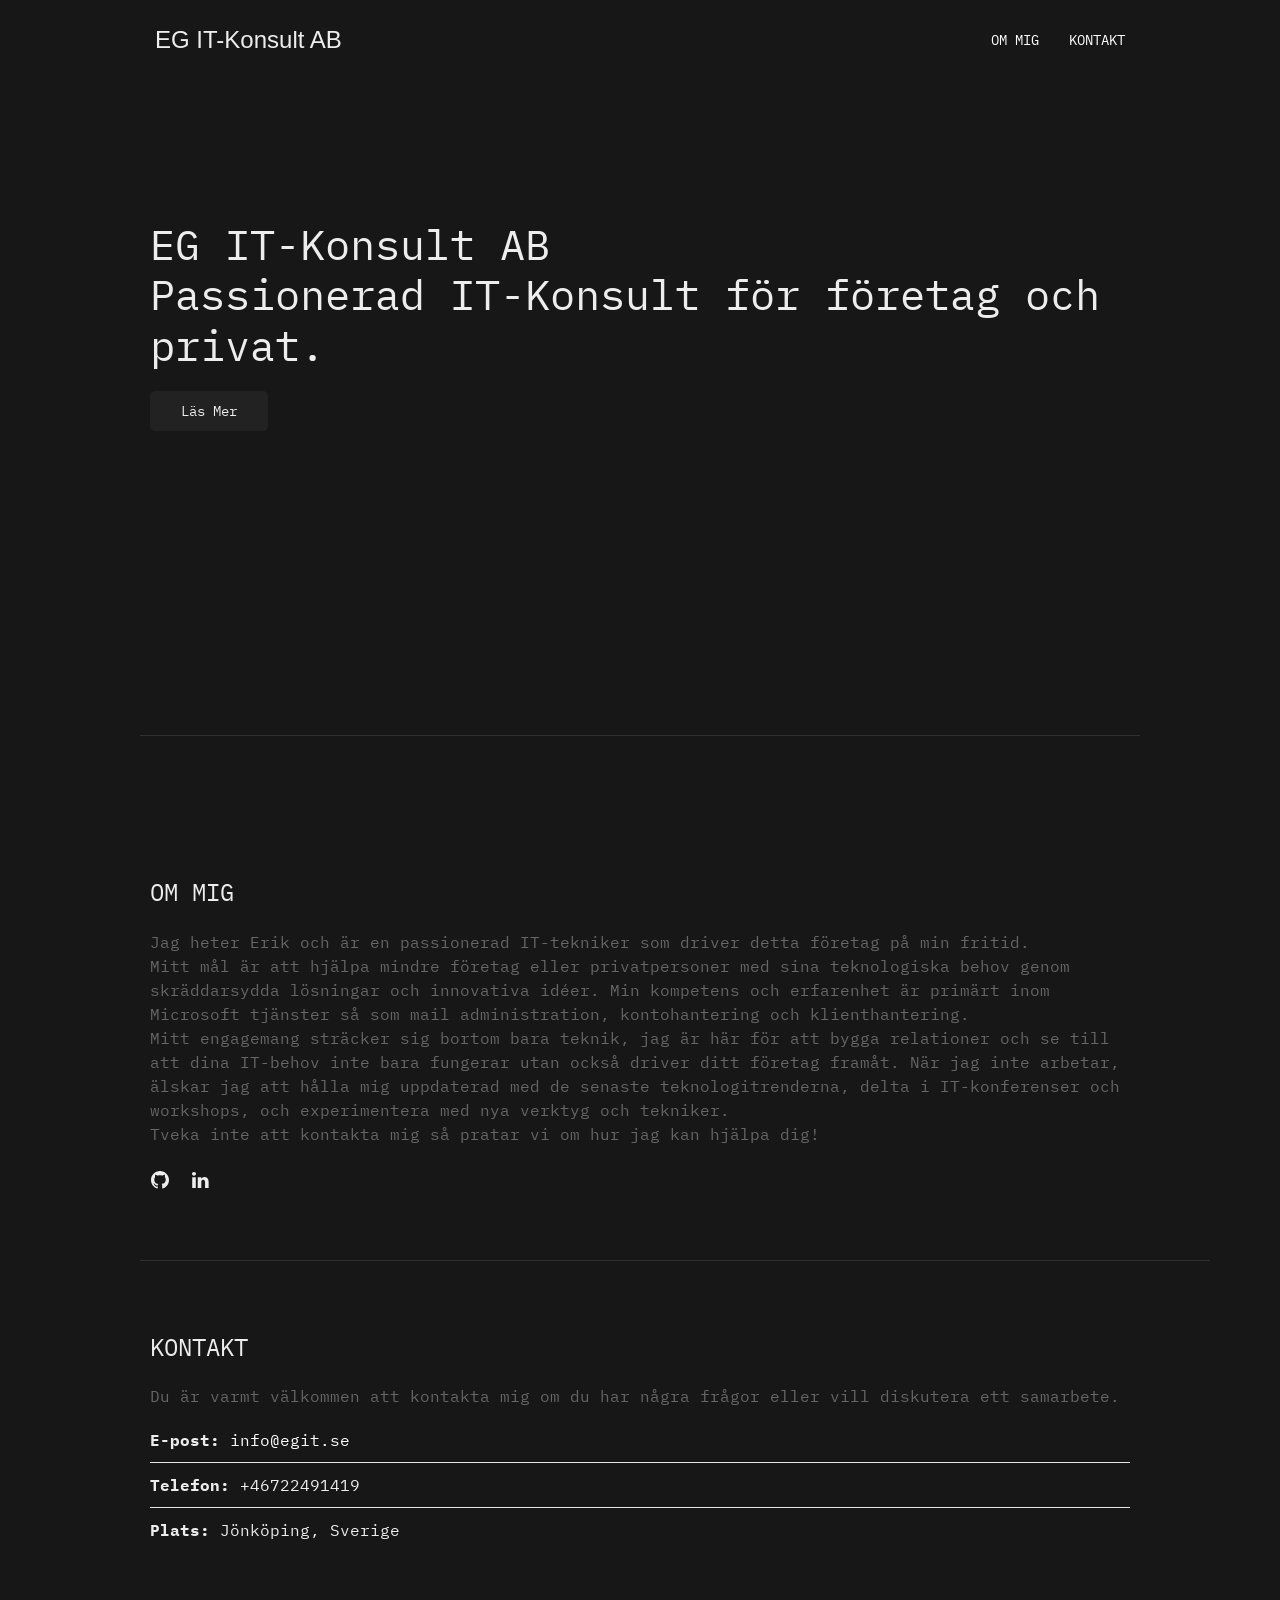
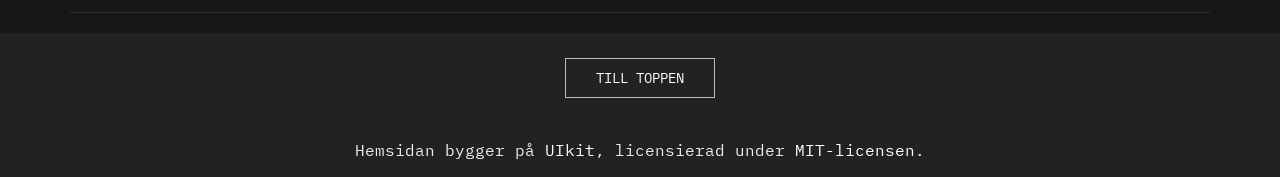
==== index.html @ 933be631 "Update index.html" ====
<!DOCTYPE html>
<html lang="sv">
<head>
    <meta charset="UTF-8">
    <meta http-equiv="X-UA-Compatible" content="IE=edge">
    <meta name="viewport" content="width=device-width, initial-scale=1.0">
    <meta name="description" content="EG IT-Konsult AB Passionerad IT-konsult för företag och privatpersoner i Jönköping.">
    <meta name="author" content="Erik Gundstedt">
    <meta property="og:title" content="EG IT-Konsult AB IT-konsult i Jönköping">
    <meta property="og:description" content="Hjälper företag och privatpersoner med IT-tjänster inom Microsoft, mail och mer.">    <meta property="og:type" content="website">
    <meta property="og:url" content="https://www.egit.se">
    <link rel="stylesheet" href="css/uikit.css">
    <link rel="stylesheet" href="css/styles.css">
    <script src="js/uikit.js"></script>
    <script src="js/uikit-icons.js"></script>

    <title>EG IT-Konsult AB</title>
</head>
<body>
<!-- Navigation Bar -->
    <nav class="uk-navbar-container uk-margin-small-left uk-margin-small-right uk-visible@m uk-margin-xlarge-left uk-margin-xlarge-right" uk-navbar uk-sticky="sel-target: .uk-navbar-container; cls-active: uk-navbar-sticky">
    
    <div class="uk-navbar-left">
        <a href="" class="uk-navbar-item uk-logo uk-light">EG IT-Konsult AB</a>
    </div>
    <div class="uk-navbar-right">

        <ul class="uk-navbar-nav uk-light">
            <li><a class="uk-button-text uk-text-capitalize" href="#about" uk-scroll="offset: 100">OM MIG</a></li>
            <li><a class="uk-button-text uk-text-capitalize" href="#contact" uk-scroll>KONTAKT</a></li>

        </ul>

    </div>
</nav>
<!-- Navigation Bar Ends  -->

<!-- Navigation Bar Mobile -->
<nav class="uk-navbar-container uk-margin-small-left uk-margin-small-right uk-hidden@m uk-margin-xlarge-left uk-margin-xlarge-right" uk-navbar uk-sticky="sel-target: .uk-navbar-container; cls-active: uk-navbar-sticky">
    
    <div class="uk-navbar-left">
        <a href="" class="uk-navbar-item uk-logo uk-light">EG IT-Konsult AB</a>
    </div>
    <div class="uk-navbar-right">

        <ul class="uk-navbar-nav uk-light">
            <li><button uk-toggle="target: #offcanvas-nav" type="button" uk-navbar-toggle-icon></button></li>

        </ul>

    </div>
</nav>
<!-- Change This -->
<div id="offcanvas-nav" uk-offcanvas="overlay: true">
    <div class="uk-offcanvas-bar uk-flex uk-flex-column">
        <button class="uk-offcanvas-close" type="button" uk-close></button>
        <ul class="uk-nav uk-nav-primary uk-nav-center uk-margin-auto-vertical">
            <li class="uk-active"><a href="#" uk-scroll>Home</a></li>
            <li class="uk-active"><a href="#about" uk-scroll>OM MIG</a></li>
            <li class="uk-active"><a href="#contact" uk-scroll>KONTAKT</a></li>
        </ul>
    </div>
</div>

<!-- Navigation Bar Mobile Ends -->

<!-- Home -->
<section class="uk-margin-small-left uk-margin-small-right uk-margin-xlarge-top uk-margin-xlarge-bottom">
    <h1 class="uk-margin-xlarge-left uk-light uk-text-left uk-margin-xlarge-right">EG IT-Konsult AB <br>Passionerad IT-Konsult för företag och privat.</h1>
    <a href="#about" class="uk-margin-xlarge-left uk-text-capitalize uk-button uk-button-secondary" uk-scroll="offset: 100">Läs mer</a>

</section>

<!-- Home Ends -->
<br>


<hr class="uk-margin-xlarge-top uk-margin-xlarge-left uk-margin-xlarge-right">

<!-- About Me -->
<section id="about" class="uk-margin-small-left uk-margin-small-right uk-margin-xlarge-top uk-margin-large-bottom">
<h3 class="uk-margin-xlarge-left uk-light">OM MIG</h3>
<!-- Change here to ur paragraph -->
<p class="uk-margin-xlarge-left uk-margin-xlarge-right">Jag heter Erik och är en passionerad IT-tekniker som driver detta företag på min fritid.</br>
    Mitt mål är att hjälpa mindre företag eller privatpersoner med sina teknologiska behov genom skräddarsydda lösningar och innovativa idéer.
    Min kompetens och erfarenhet är primärt inom Microsoft tjänster så som mail administration, kontohantering och klienthantering. </br>
    
    Mitt engagemang sträcker sig bortom bara teknik, jag är här för att bygga relationer och se till att dina IT-behov inte bara fungerar utan också driver ditt företag framåt.
    När jag inte arbetar, älskar jag att hålla mig uppdaterad med de senaste teknologitrenderna, delta i IT-konferenser och workshops,
    och experimentera med nya verktyg och tekniker. </br>
    
    Tveka inte att kontakta mig så pratar vi om hur jag kan hjälpa dig!</p>
<a href="https://github.com/EG-ITKonsult"target="_blank" rel="noopener noreferrer" class="uk-margin-xlarge-left uk-light uk-button-text" uk-icon="github"></a> &nbsp;<a href="https://linkedin.com/in/erik-gundstedt-a2a25a15b" target="_blank" rel="noopener noreferrer" class=" uk-light uk-button-text" uk-icon="linkedin"></a>

<!-- About Me Ends -->

</section>

<!-- Contact Section -->
<hr class="uk-margin-xlarge-left uk-margin-large-right">
<section id="contact" class="uk-margin-small-left uk-margin-small-right uk-margin-large-top uk-margin-large-bottom">
    <h3 class="uk-margin-xlarge-left uk-light">KONTAKT</h3>
    <p class="uk-margin-xlarge-left uk-margin-xlarge-right">
        Du är varmt välkommen att kontakta mig om du har några frågor eller vill diskutera ett samarbete.
    </p>

    <ul class="uk-list uk-list-divider uk-margin-xlarge-left uk-margin-xlarge-right uk-light">
        <li><strong>E-post:</strong> <a href="mailto:info@egit.se" class="uk-link-text">info@egit.se</a></li>
        <li><strong>Telefon:</strong> +46722491419</li>
        <li><strong>Plats:</strong> Jönköping, Sverige</li>
    </ul>
</section>
<hr class="uk-margin-large-left uk-margin-large-right">

<!-- Contact Section Ends -->

<!-- Footer -->
<footer class="uk-section uk-section-secondary uk-padding-small uk-text-center uk-light">
    <a href="#" uk-scroll class="uk-button uk-button-default uk-margin-small-top">Till toppen</a>
    <p class="uk-margin-medium-top">Hemsidan bygger på <a href="https://getuikit.com" class="uk-link-text">UIkit</a>, licensierad under <a href="https://opensource.org/licenses/MIT" class="uk-link-text">MIT-licensen</a>.</p>
    </footer>

<!-- Footer Ends -->
 
</body>
</html>
---- css/styles.css ----
html{
    font-family: IBM Plex Mono;
}
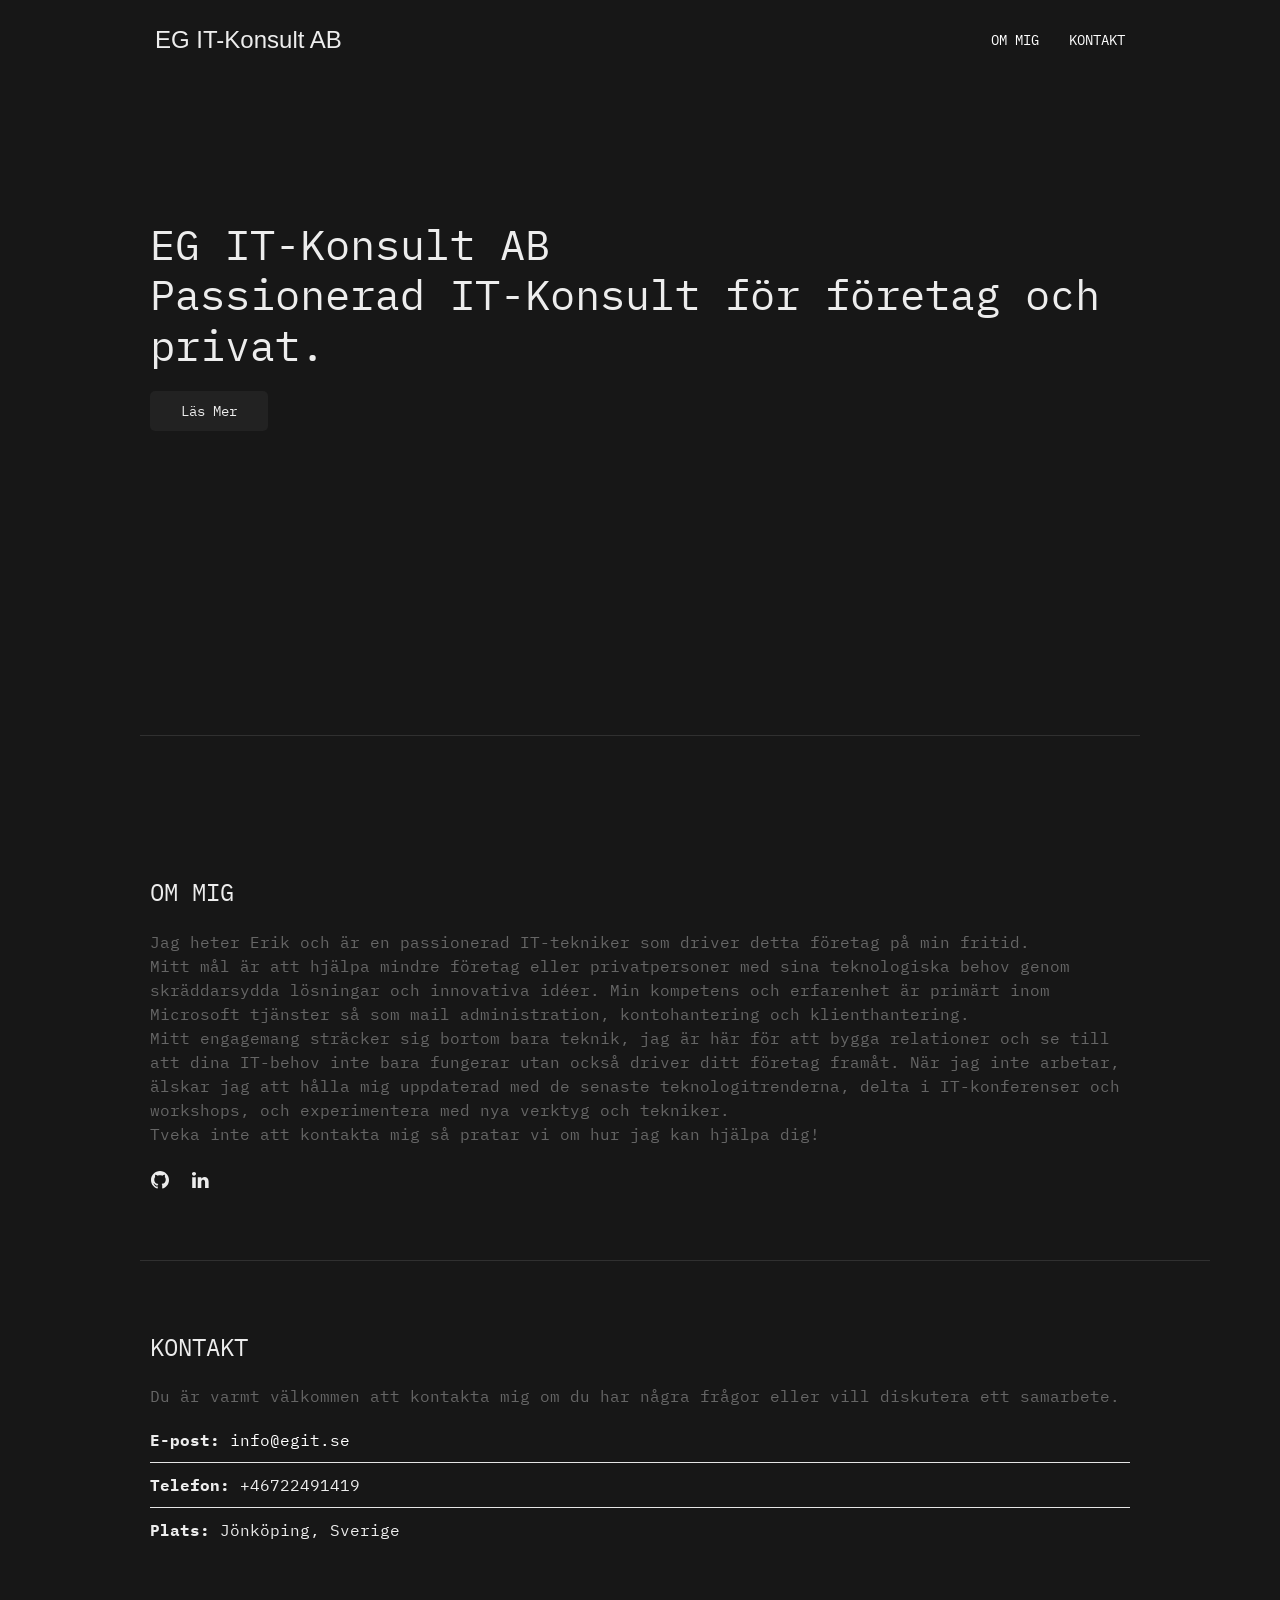
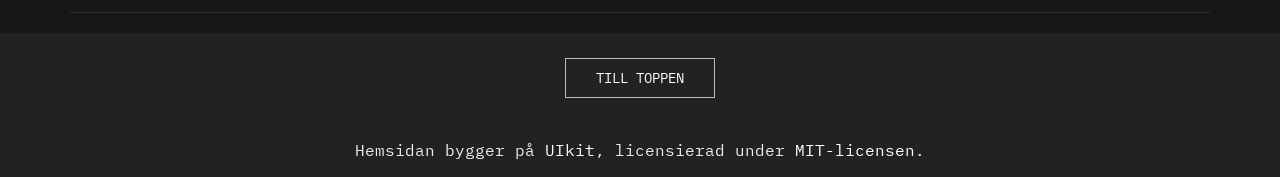
==== commit 418b2867: "Update index.html" ====
--- a/index.html
+++ b/index.html
@@ -67,7 +67,7 @@
 <!-- Home -->
 <section class="uk-margin-small-left uk-margin-small-right uk-margin-xlarge-top uk-margin-xlarge-bottom">
     <h1 class="uk-margin-xlarge-left uk-light uk-text-left uk-margin-xlarge-right">EG IT-Konsult AB <br>Passionerad IT-Konsult för företag och privat.</h1>
-    <a href="#about" class="uk-margin-xlarge-left uk-text-capitalize uk-button uk-button-secondary" uk-scroll="offset: 100">Läs mer</a>
+    <a href="#about" class="uk-margin-xlarge-left uk-text-capitalize uk-button uk-button-secondary uk-animation-slide-bottom-small" uk-scroll="offset: 100">Läs mer</a>
 
 </section>
 
@@ -90,9 +90,10 @@
     och experimentera med nya verktyg och tekniker. </br>
     
     Tveka inte att kontakta mig så pratar vi om hur jag kan hjälpa dig!</p>
-<a href="https://github.com/EG-ITKonsult"target="_blank" rel="noopener noreferrer" class="uk-margin-xlarge-left uk-light uk-button-text" uk-icon="github"></a> &nbsp;<a href="https://linkedin.com/in/erik-gundstedt-a2a25a15b" target="_blank" rel="noopener noreferrer" class=" uk-light uk-button-text" uk-icon="linkedin"></a>
+<a href="https://github.com/EG-ITKonsult" target="_blank" rel="noopener noreferrer" class="uk-margin-xlarge-left uk-light uk-button-text" uk-icon="github"></a> &nbsp;<a href="https://linkedin.com/in/erik-gundstedt-a2a25a15b" target="_blank" rel="noopener noreferrer" class=" uk-light uk-button-text" uk-icon="linkedin"></a>
 
 <!-- About Me Ends -->
+ 
 
 </section>
 
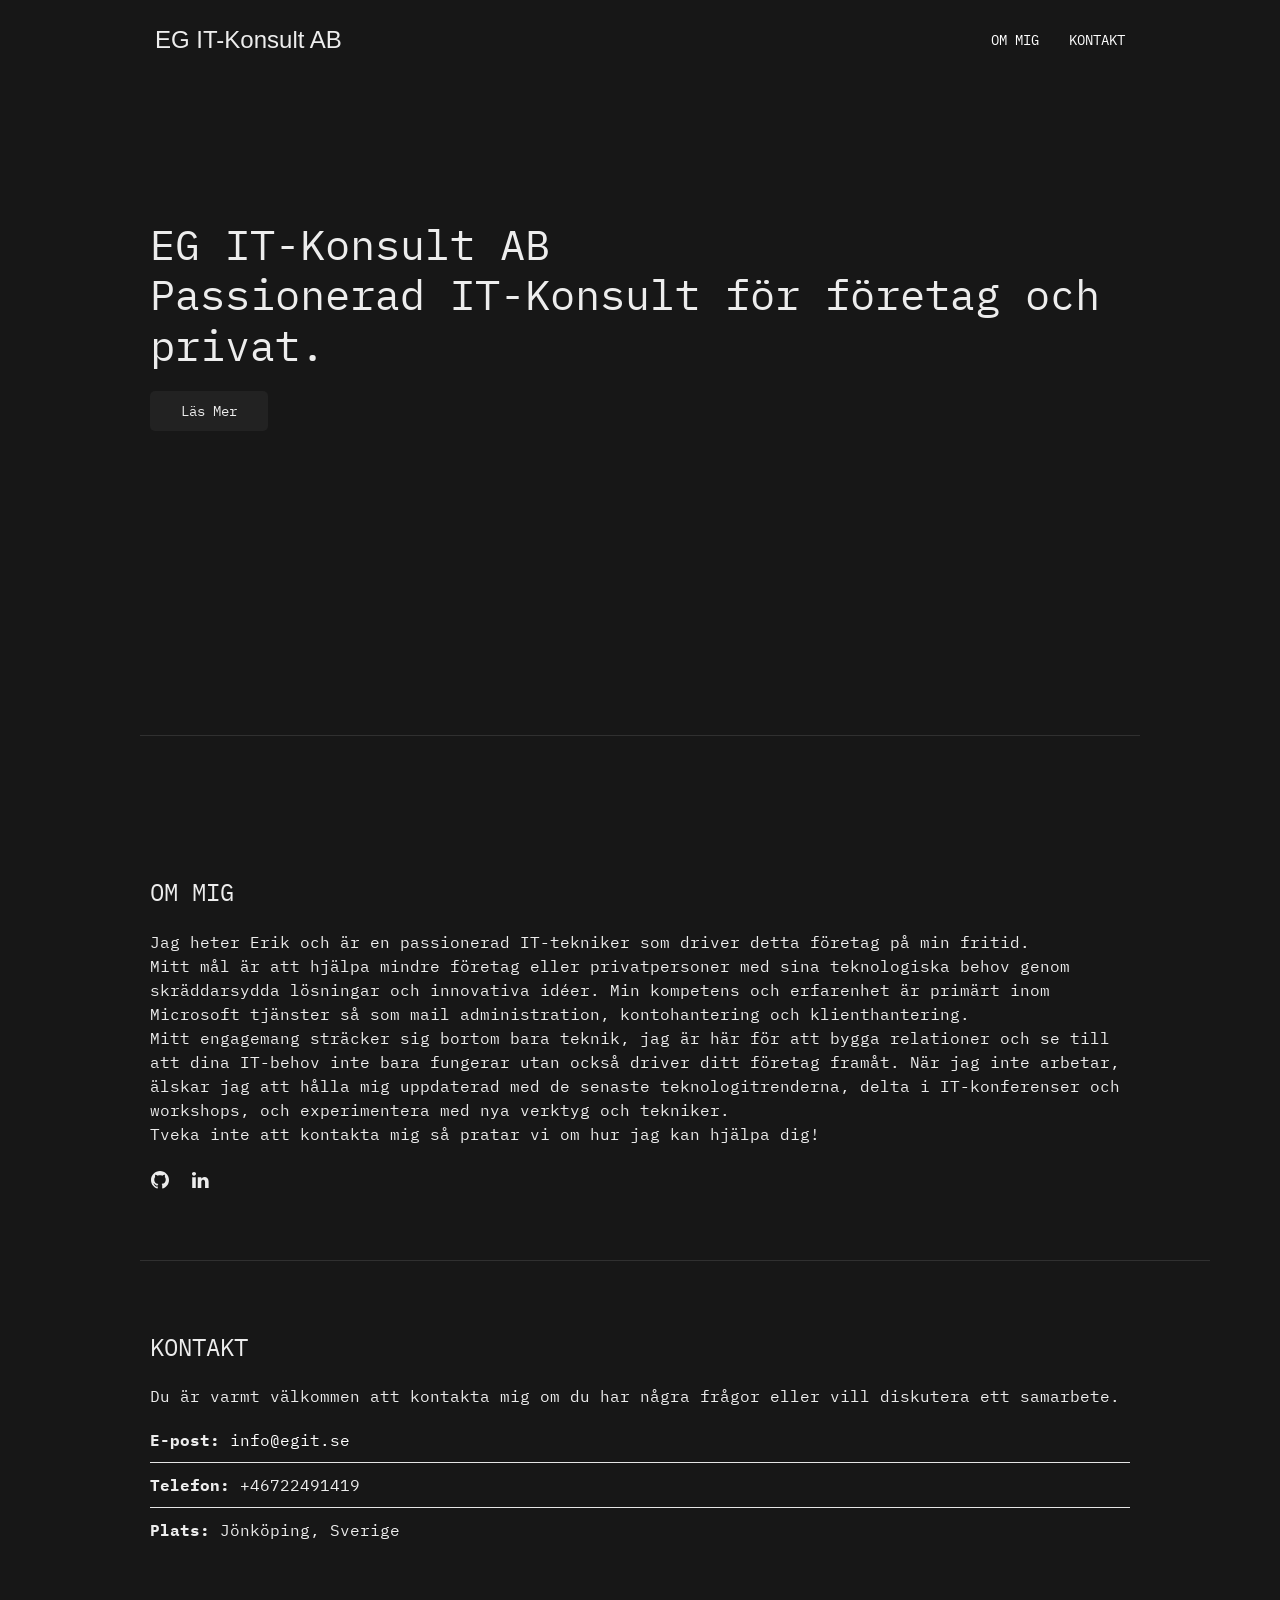
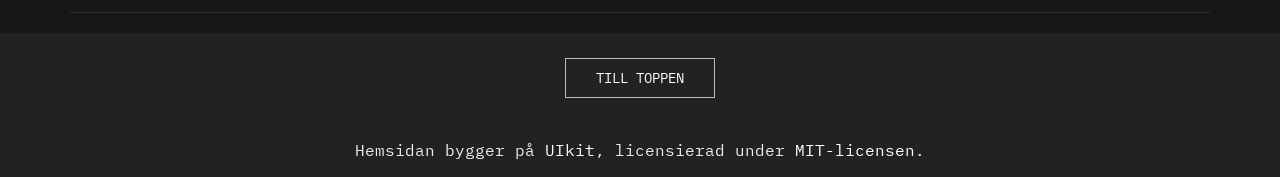
==== commit 67e4ee01: "Update index.html" ====
--- a/index.html
+++ b/index.html
@@ -67,7 +67,7 @@
 <!-- Home -->
 <section class="uk-margin-small-left uk-margin-small-right uk-margin-xlarge-top uk-margin-xlarge-bottom">
     <h1 class="uk-margin-xlarge-left uk-light uk-text-left uk-margin-xlarge-right">EG IT-Konsult AB <br>Passionerad IT-Konsult för företag och privat.</h1>
-    <a href="#about" class="uk-margin-xlarge-left uk-text-capitalize uk-button uk-button-secondary uk-animation-slide-bottom-small" uk-scroll="offset: 100">Läs mer</a>
+    <a href="#about" class="uk-margin-xlarge-left uk-text-capitalize uk-button uk-button-secondary" uk-scroll="offset: 100">Läs mer</a>
 
 </section>
 
@@ -81,7 +81,7 @@
 <section id="about" class="uk-margin-small-left uk-margin-small-right uk-margin-xlarge-top uk-margin-large-bottom">
 <h3 class="uk-margin-xlarge-left uk-light">OM MIG</h3>
 <!-- Change here to ur paragraph -->
-<p class="uk-margin-xlarge-left uk-margin-xlarge-right">Jag heter Erik och är en passionerad IT-tekniker som driver detta företag på min fritid.</br>
+<p class="uk-margin-xlarge-left uk-margin-xlarge-right uk-light">Jag heter Erik och är en passionerad IT-tekniker som driver detta företag på min fritid.</br>
     Mitt mål är att hjälpa mindre företag eller privatpersoner med sina teknologiska behov genom skräddarsydda lösningar och innovativa idéer.
     Min kompetens och erfarenhet är primärt inom Microsoft tjänster så som mail administration, kontohantering och klienthantering. </br>
     
@@ -101,7 +101,7 @@
 <hr class="uk-margin-xlarge-left uk-margin-large-right">
 <section id="contact" class="uk-margin-small-left uk-margin-small-right uk-margin-large-top uk-margin-large-bottom">
     <h3 class="uk-margin-xlarge-left uk-light">KONTAKT</h3>
-    <p class="uk-margin-xlarge-left uk-margin-xlarge-right">
+    <p class="uk-margin-xlarge-left uk-margin-xlarge-right uk-light">
         Du är varmt välkommen att kontakta mig om du har några frågor eller vill diskutera ett samarbete.
     </p>
 
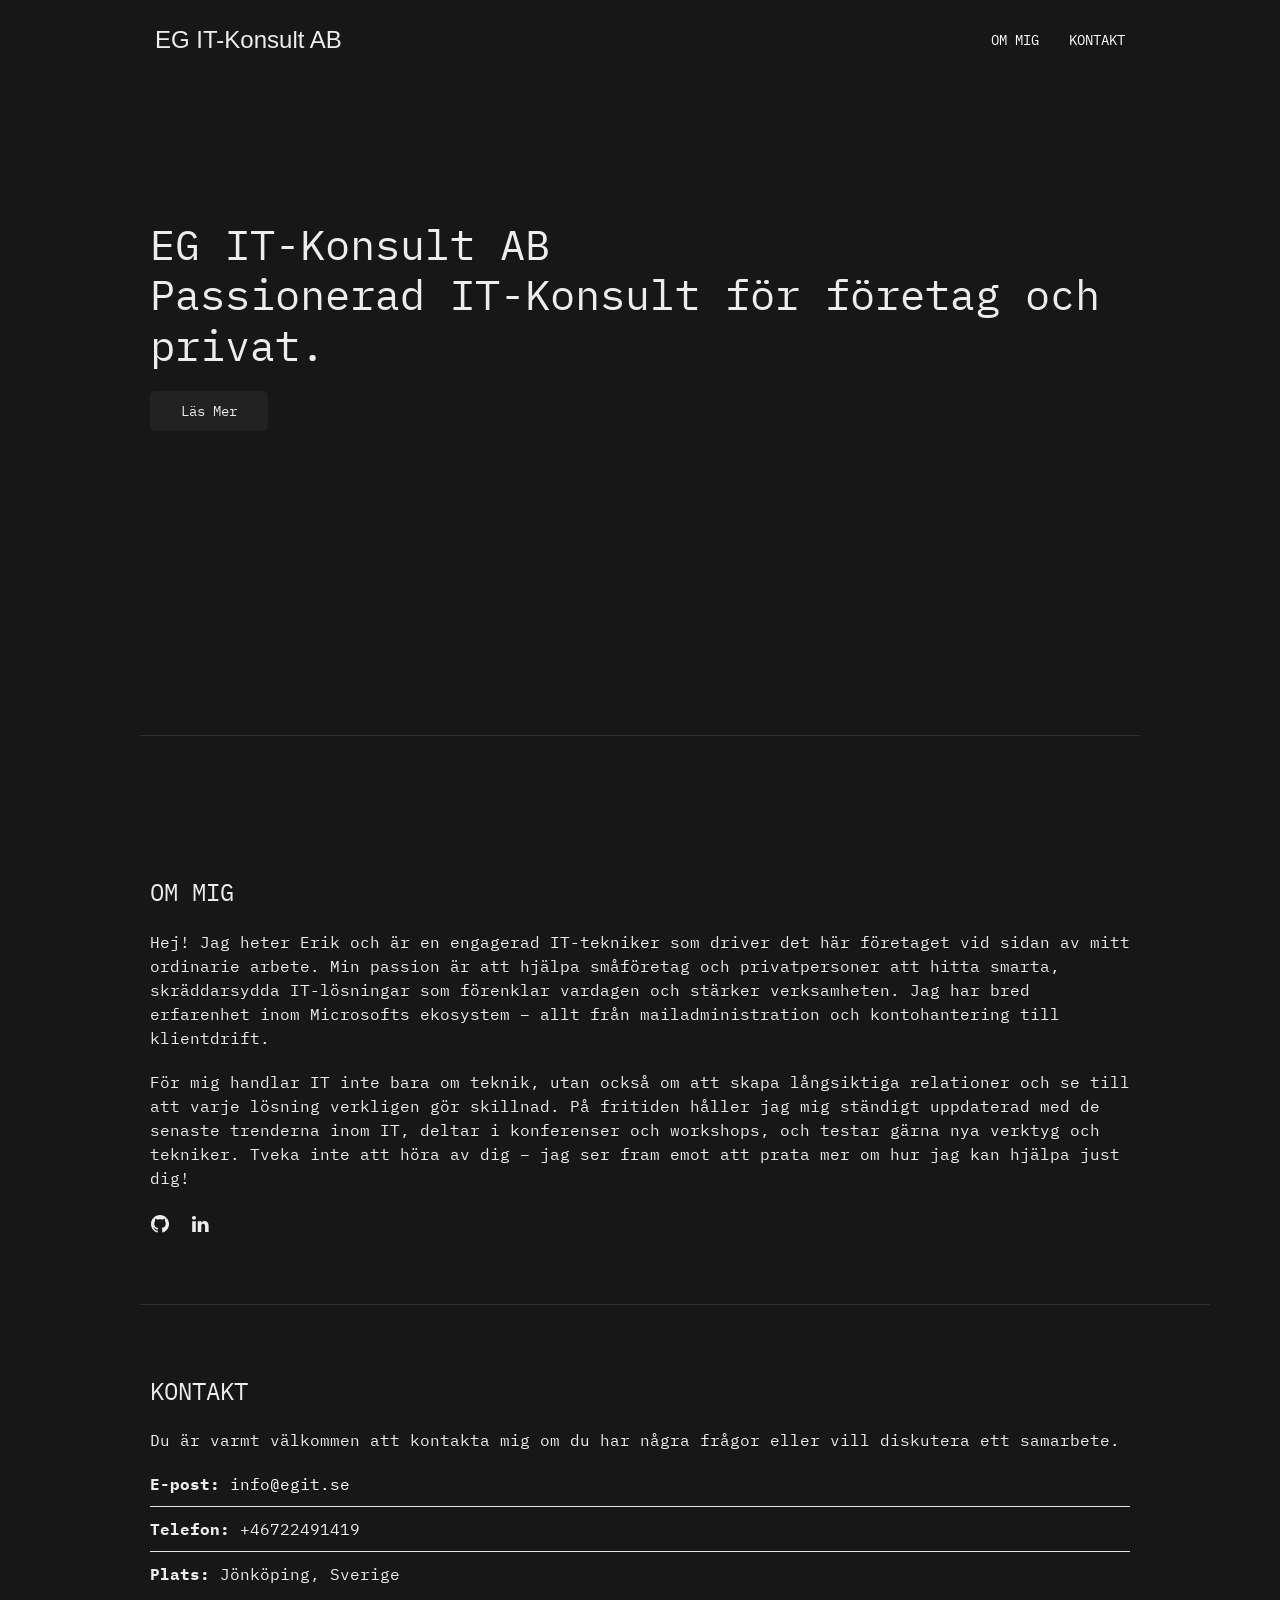
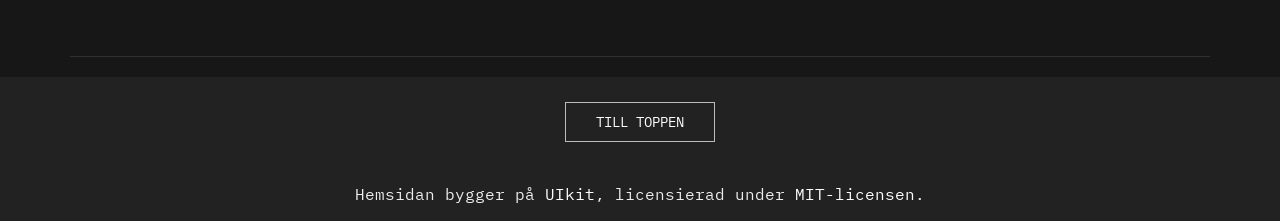
==== commit 83983357: "Update index.html" ====
--- a/index.html
+++ b/index.html
@@ -81,15 +81,16 @@
 <section id="about" class="uk-margin-small-left uk-margin-small-right uk-margin-xlarge-top uk-margin-large-bottom">
 <h3 class="uk-margin-xlarge-left uk-light">OM MIG</h3>
 <!-- Change here to ur paragraph -->
-<p class="uk-margin-xlarge-left uk-margin-xlarge-right uk-light">Jag heter Erik och är en passionerad IT-tekniker som driver detta företag på min fritid.</br>
-    Mitt mål är att hjälpa mindre företag eller privatpersoner med sina teknologiska behov genom skräddarsydda lösningar och innovativa idéer.
-    Min kompetens och erfarenhet är primärt inom Microsoft tjänster så som mail administration, kontohantering och klienthantering. </br>
-    
-    Mitt engagemang sträcker sig bortom bara teknik, jag är här för att bygga relationer och se till att dina IT-behov inte bara fungerar utan också driver ditt företag framåt.
-    När jag inte arbetar, älskar jag att hålla mig uppdaterad med de senaste teknologitrenderna, delta i IT-konferenser och workshops,
-    och experimentera med nya verktyg och tekniker. </br>
-    
-    Tveka inte att kontakta mig så pratar vi om hur jag kan hjälpa dig!</p>
+<p class="uk-margin-xlarge-left uk-margin-xlarge-right uk-light">
+    Hej! Jag heter Erik och är en engagerad IT-tekniker som driver det här företaget vid sidan av mitt ordinarie arbete.
+    Min passion är att hjälpa småföretag och privatpersoner att hitta smarta, skräddarsydda IT-lösningar som förenklar vardagen och stärker verksamheten.
+    Jag har bred erfarenhet inom Microsofts ekosystem – allt från mailadministration och kontohantering till klientdrift. 
+</p>
+<p class="uk-margin-xlarge-left uk-margin-xlarge-right uk-light">
+    För mig handlar IT inte bara om teknik, utan också om att skapa långsiktiga relationer och se till att varje lösning verkligen gör skillnad.
+    På fritiden håller jag mig ständigt uppdaterad med de senaste trenderna inom IT, deltar i konferenser och workshops, och testar gärna nya verktyg och tekniker.
+    Tveka inte att höra av dig – jag ser fram emot att prata mer om hur jag kan hjälpa just dig!
+</p>
 <a href="https://github.com/EG-ITKonsult" target="_blank" rel="noopener noreferrer" class="uk-margin-xlarge-left uk-light uk-button-text" uk-icon="github"></a> &nbsp;<a href="https://linkedin.com/in/erik-gundstedt-a2a25a15b" target="_blank" rel="noopener noreferrer" class=" uk-light uk-button-text" uk-icon="linkedin"></a>
 
 <!-- About Me Ends -->
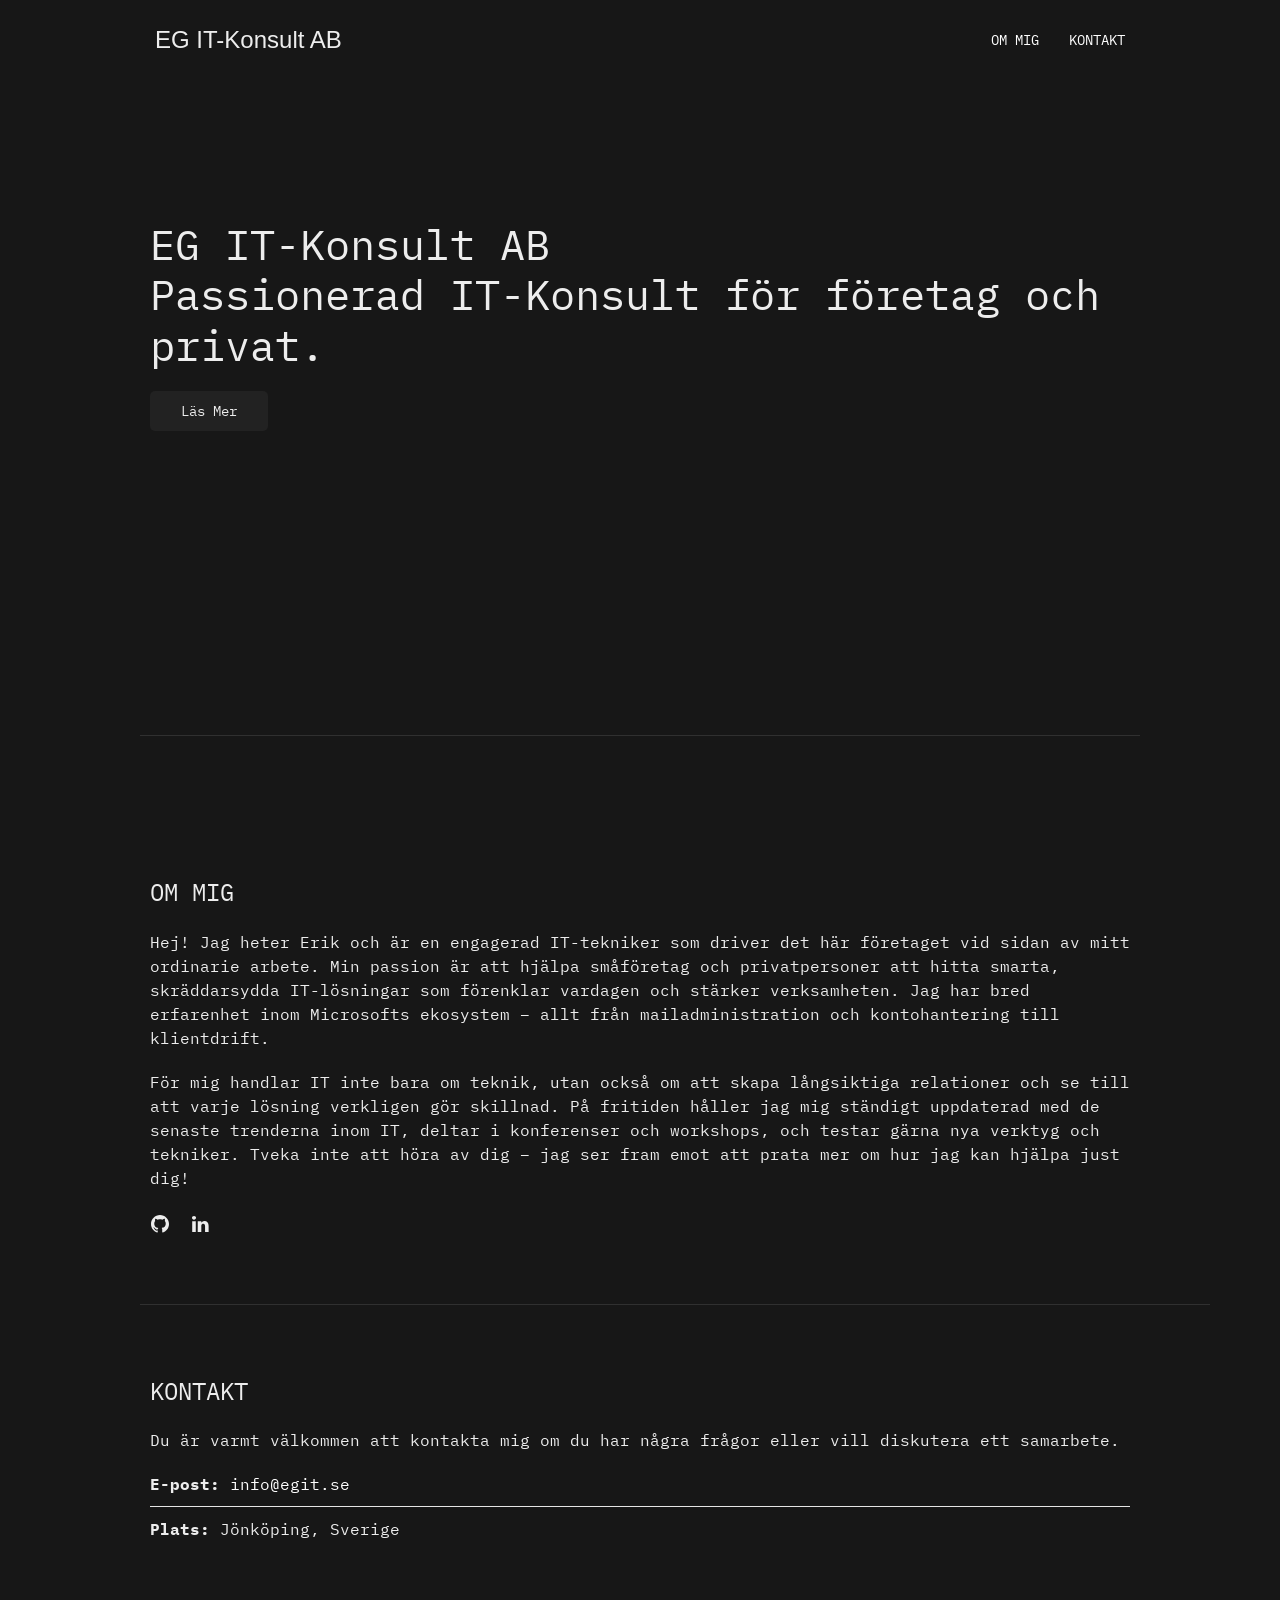
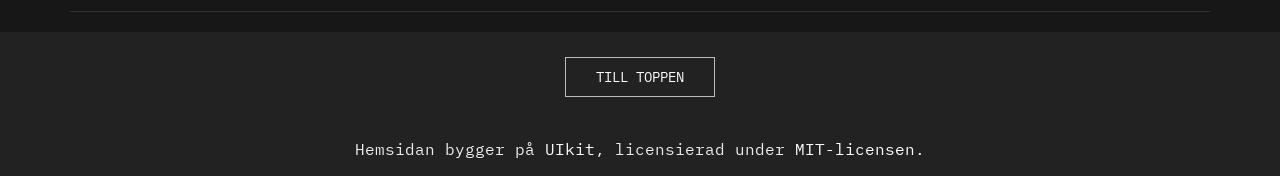
==== commit b671716c: "Update index.html" ====
--- a/index.html
+++ b/index.html
@@ -108,7 +108,6 @@
 
     <ul class="uk-list uk-list-divider uk-margin-xlarge-left uk-margin-xlarge-right uk-light">
         <li><strong>E-post:</strong> <a href="mailto:info@egit.se" class="uk-link-text">info@egit.se</a></li>
-        <li><strong>Telefon:</strong> +46722491419</li>
         <li><strong>Plats:</strong> Jönköping, Sverige</li>
     </ul>
 </section>
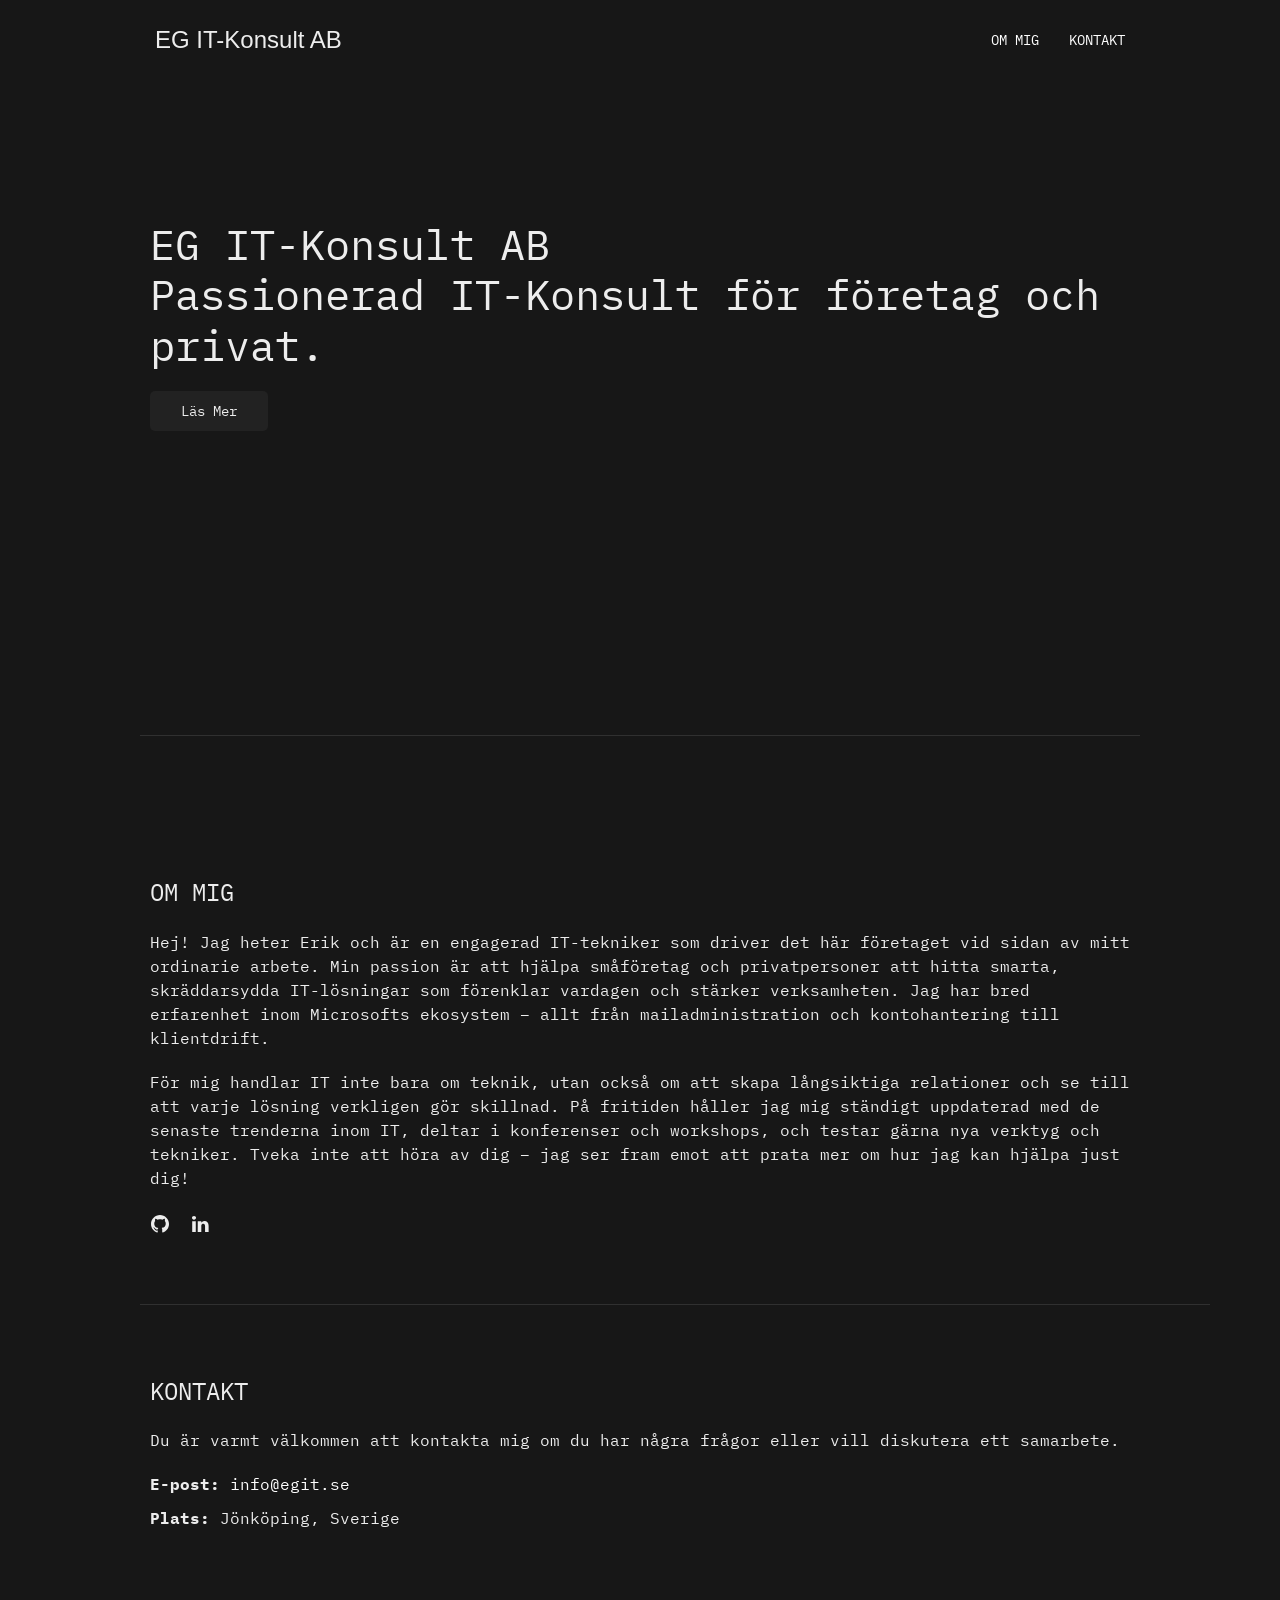
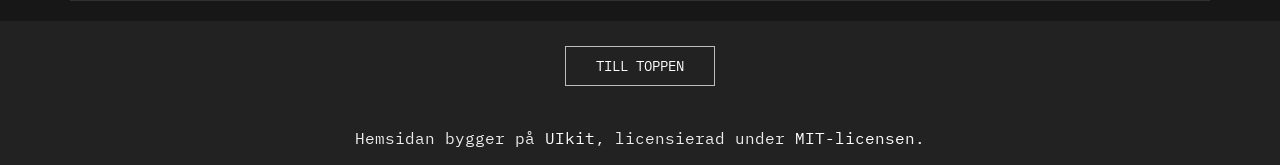
==== commit 9eced43f: "Update index.html" ====
--- a/index.html
+++ b/index.html
@@ -106,7 +106,7 @@
         Du är varmt välkommen att kontakta mig om du har några frågor eller vill diskutera ett samarbete.
     </p>
 
-    <ul class="uk-list uk-list-divider uk-margin-xlarge-left uk-margin-xlarge-right uk-light">
+    <ul class="uk-list uk-margin-xlarge-left uk-margin-xlarge-right uk-light">
         <li><strong>E-post:</strong> <a href="mailto:info@egit.se" class="uk-link-text">info@egit.se</a></li>
         <li><strong>Plats:</strong> Jönköping, Sverige</li>
     </ul>
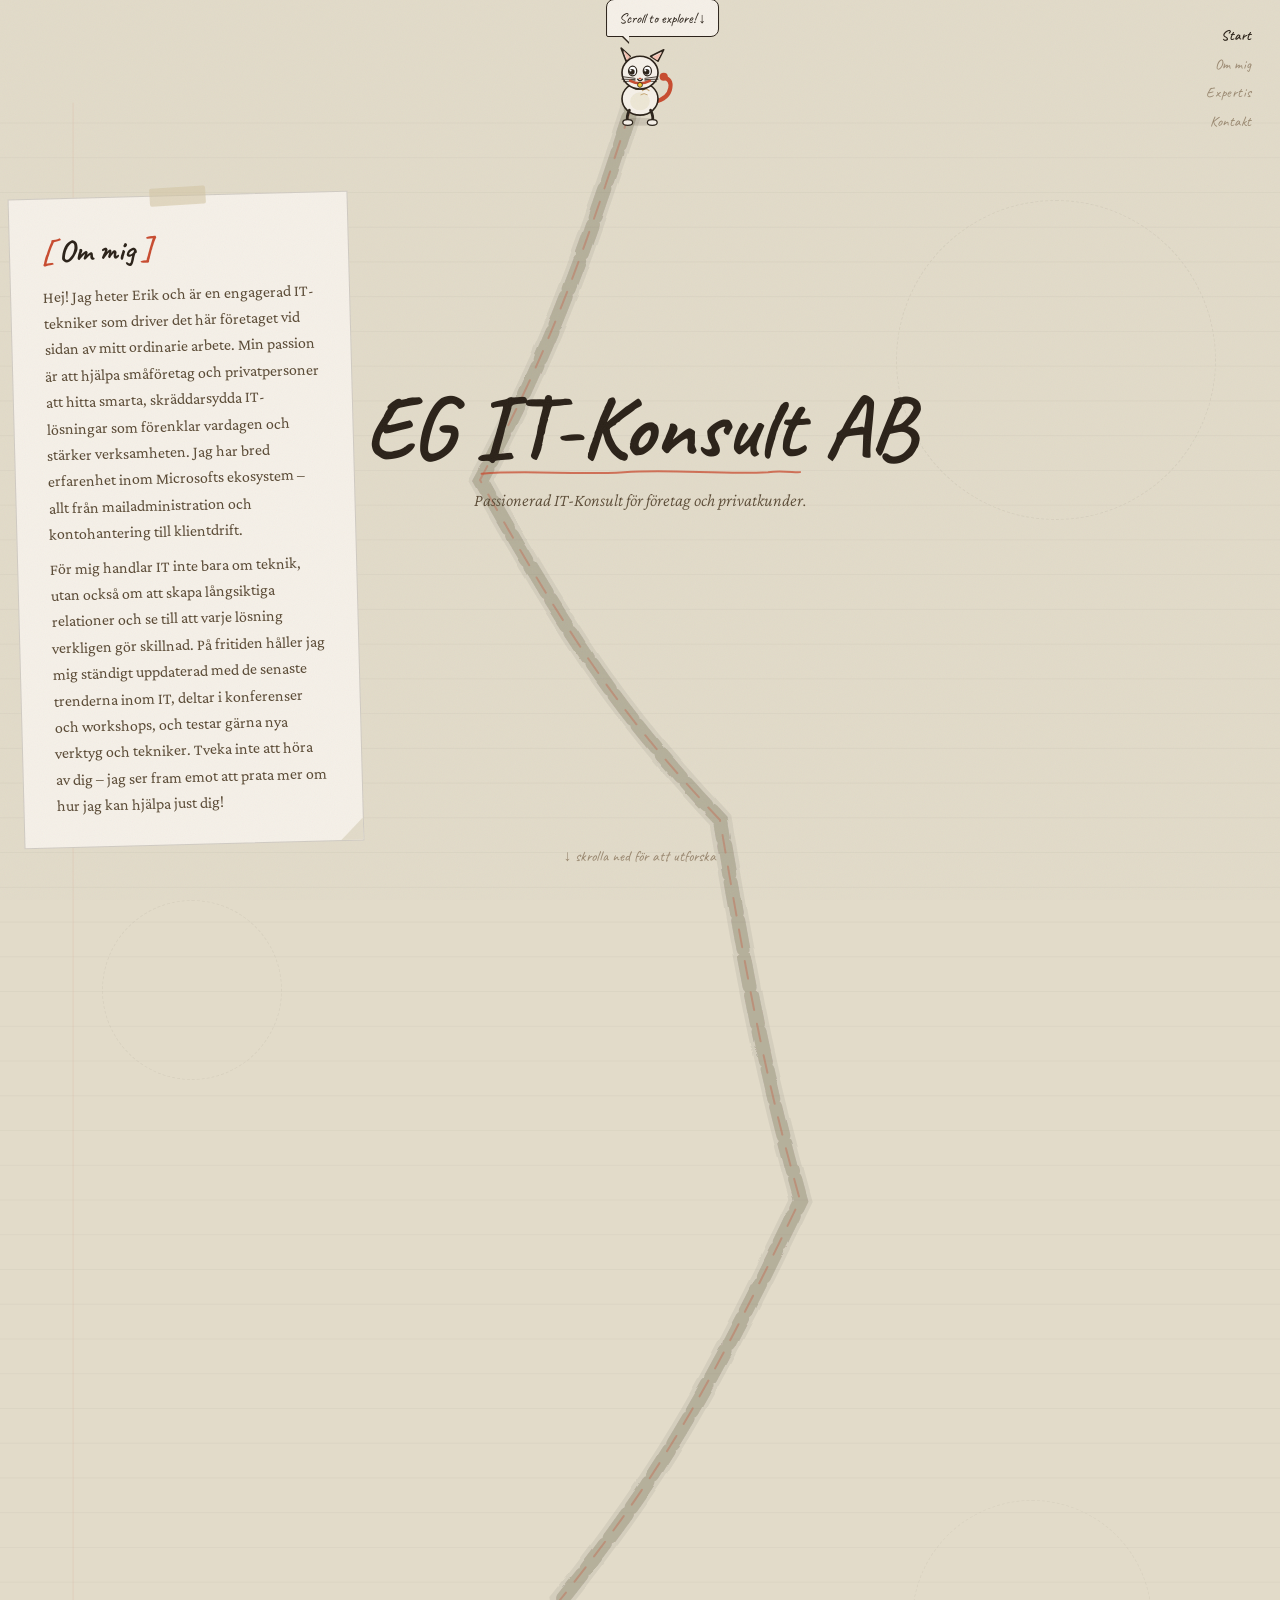
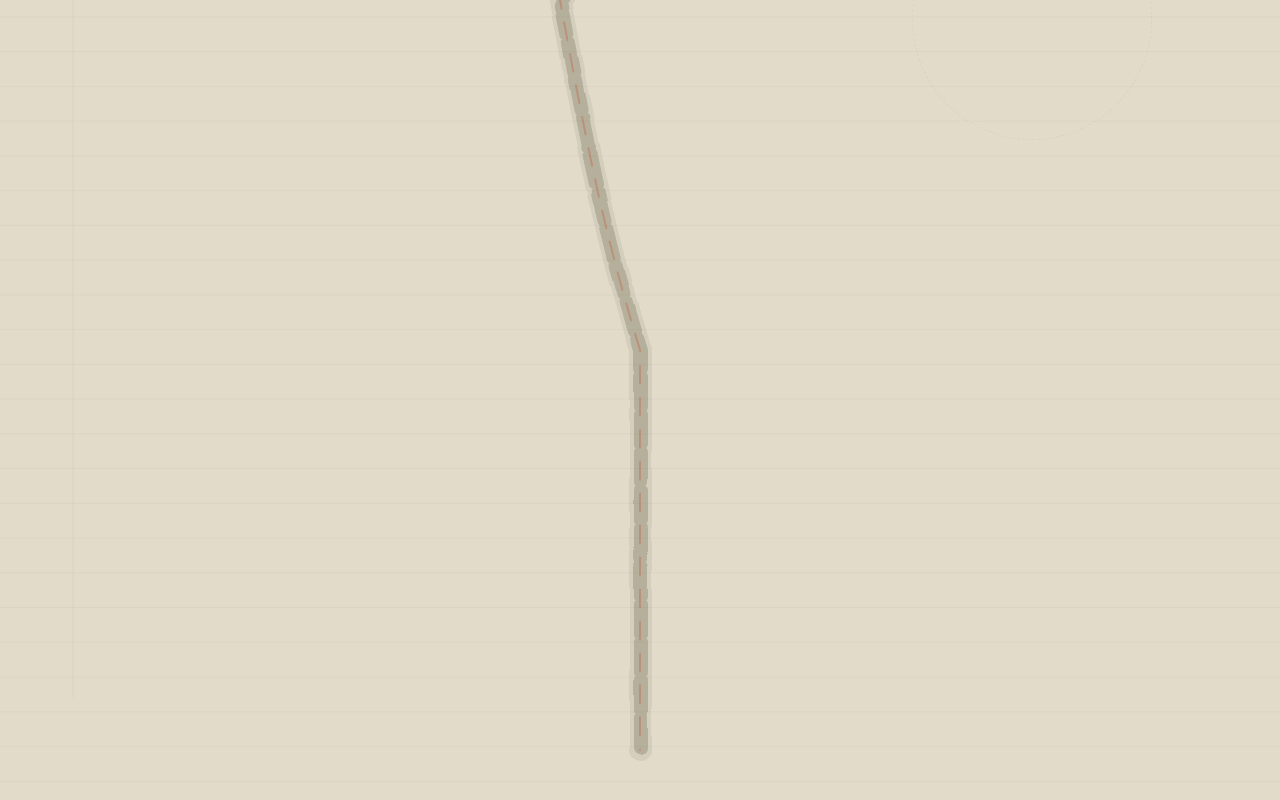
==== commit 2d09b76a: "Rename portfolio.html to index.html" ====
--- a/index.html
+++ b/index.html
@@ -1,127 +1,780 @@
-<!DOCTYPE html>
-<html lang="sv">
-<head>
-    <meta charset="UTF-8">
-    <meta http-equiv="X-UA-Compatible" content="IE=edge">
-    <meta name="viewport" content="width=device-width, initial-scale=1.0">
-    <meta name="description" content="EG IT-Konsult AB Passionerad IT-konsult för företag och privatpersoner i Jönköping.">
-    <meta name="author" content="Erik Gundstedt">
-    <meta property="og:title" content="EG IT-Konsult AB IT-konsult i Jönköping">
-    <meta property="og:description" content="Hjälper företag och privatpersoner med IT-tjänster inom Microsoft, mail och mer.">    <meta property="og:type" content="website">
-    <meta property="og:url" content="https://www.egit.se">
-    <link rel="stylesheet" href="css/uikit.css">
-    <link rel="stylesheet" href="css/styles.css">
-    <script src="js/uikit.js"></script>
-    <script src="js/uikit-icons.js"></script>
-
-    <title>EG IT-Konsult AB</title>
-</head>
-<body>
-<!-- Navigation Bar -->
-    <nav class="uk-navbar-container uk-margin-small-left uk-margin-small-right uk-visible@m uk-margin-xlarge-left uk-margin-xlarge-right" uk-navbar uk-sticky="sel-target: .uk-navbar-container; cls-active: uk-navbar-sticky">
-    
-    <div class="uk-navbar-left">
-        <a href="" class="uk-navbar-item uk-logo uk-light">EG IT-Konsult AB</a>
-    </div>
-    <div class="uk-navbar-right">
-
-        <ul class="uk-navbar-nav uk-light">
-            <li><a class="uk-button-text uk-text-capitalize" href="#about" uk-scroll="offset: 100">OM MIG</a></li>
-            <li><a class="uk-button-text uk-text-capitalize" href="#contact" uk-scroll>KONTAKT</a></li>
-
-        </ul>
-
-    </div>
-</nav>
-<!-- Navigation Bar Ends  -->
-
-<!-- Navigation Bar Mobile -->
-<nav class="uk-navbar-container uk-margin-small-left uk-margin-small-right uk-hidden@m uk-margin-xlarge-left uk-margin-xlarge-right" uk-navbar uk-sticky="sel-target: .uk-navbar-container; cls-active: uk-navbar-sticky">
-    
-    <div class="uk-navbar-left">
-        <a href="" class="uk-navbar-item uk-logo uk-light">EG IT-Konsult AB</a>
-    </div>
-    <div class="uk-navbar-right">
-
-        <ul class="uk-navbar-nav uk-light">
-            <li><button uk-toggle="target: #offcanvas-nav" type="button" uk-navbar-toggle-icon></button></li>
-
-        </ul>
-
-    </div>
-</nav>
-<!-- Change This -->
-<div id="offcanvas-nav" uk-offcanvas="overlay: true">
-    <div class="uk-offcanvas-bar uk-flex uk-flex-column">
-        <button class="uk-offcanvas-close" type="button" uk-close></button>
-        <ul class="uk-nav uk-nav-primary uk-nav-center uk-margin-auto-vertical">
-            <li class="uk-active"><a href="#" uk-scroll>Home</a></li>
-            <li class="uk-active"><a href="#about" uk-scroll>OM MIG</a></li>
-            <li class="uk-active"><a href="#contact" uk-scroll>KONTAKT</a></li>
-        </ul>
-    </div>
-</div>
-
-<!-- Navigation Bar Mobile Ends -->
-
-<!-- Home -->
-<section class="uk-margin-small-left uk-margin-small-right uk-margin-xlarge-top uk-margin-xlarge-bottom">
-    <h1 class="uk-margin-xlarge-left uk-light uk-text-left uk-margin-xlarge-right">EG IT-Konsult AB <br>Passionerad IT-Konsult för företag och privat.</h1>
-    <a href="#about" class="uk-margin-xlarge-left uk-text-capitalize uk-button uk-button-secondary" uk-scroll="offset: 100">Läs mer</a>
-
-</section>
-
-<!-- Home Ends -->
-<br>
-
-
-<hr class="uk-margin-xlarge-top uk-margin-xlarge-left uk-margin-xlarge-right">
-
-<!-- About Me -->
-<section id="about" class="uk-margin-small-left uk-margin-small-right uk-margin-xlarge-top uk-margin-large-bottom">
-<h3 class="uk-margin-xlarge-left uk-light">OM MIG</h3>
-<!-- Change here to ur paragraph -->
-<p class="uk-margin-xlarge-left uk-margin-xlarge-right uk-light">
-    Hej! Jag heter Erik och är en engagerad IT-tekniker som driver det här företaget vid sidan av mitt ordinarie arbete.
-    Min passion är att hjälpa småföretag och privatpersoner att hitta smarta, skräddarsydda IT-lösningar som förenklar vardagen och stärker verksamheten.
-    Jag har bred erfarenhet inom Microsofts ekosystem – allt från mailadministration och kontohantering till klientdrift. 
-</p>
-<p class="uk-margin-xlarge-left uk-margin-xlarge-right uk-light">
-    För mig handlar IT inte bara om teknik, utan också om att skapa långsiktiga relationer och se till att varje lösning verkligen gör skillnad.
-    På fritiden håller jag mig ständigt uppdaterad med de senaste trenderna inom IT, deltar i konferenser och workshops, och testar gärna nya verktyg och tekniker.
-    Tveka inte att höra av dig – jag ser fram emot att prata mer om hur jag kan hjälpa just dig!
-</p>
-<a href="https://github.com/EG-ITKonsult" target="_blank" rel="noopener noreferrer" class="uk-margin-xlarge-left uk-light uk-button-text" uk-icon="github"></a> &nbsp;<a href="https://linkedin.com/in/erik-gundstedt-a2a25a15b" target="_blank" rel="noopener noreferrer" class=" uk-light uk-button-text" uk-icon="linkedin"></a>
-
-<!-- About Me Ends -->
- 
-
-</section>
-
-<!-- Contact Section -->
-<hr class="uk-margin-xlarge-left uk-margin-large-right">
-<section id="contact" class="uk-margin-small-left uk-margin-small-right uk-margin-large-top uk-margin-large-bottom">
-    <h3 class="uk-margin-xlarge-left uk-light">KONTAKT</h3>
-    <p class="uk-margin-xlarge-left uk-margin-xlarge-right uk-light">
-        Du är varmt välkommen att kontakta mig om du har några frågor eller vill diskutera ett samarbete.
-    </p>
-
-    <ul class="uk-list uk-margin-xlarge-left uk-margin-xlarge-right uk-light">
-        <li><strong>E-post:</strong> <a href="mailto:info@egit.se" class="uk-link-text">info@egit.se</a></li>
-        <li><strong>Plats:</strong> Jönköping, Sverige</li>
-    </ul>
-</section>
-<hr class="uk-margin-large-left uk-margin-large-right">
-
-<!-- Contact Section Ends -->
-
-<!-- Footer -->
-<footer class="uk-section uk-section-secondary uk-padding-small uk-text-center uk-light">
-    <a href="#" uk-scroll class="uk-button uk-button-default uk-margin-small-top">Till toppen</a>
-    <p class="uk-margin-medium-top">Hemsidan bygger på <a href="https://getuikit.com" class="uk-link-text">UIkit</a>, licensierad under <a href="https://opensource.org/licenses/MIT" class="uk-link-text">MIT-licensen</a>.</p>
-    </footer>
-
-<!-- Footer Ends -->
- 
-</body>
-</html>+<!DOCTYPE html>
+<html lang="en">
+<head>
+<meta charset="UTF-8">
+<meta name="viewport" content="width=device-width, initial-scale=1.0">
+<title>EG IT-Konsult AB</title>
+<link href="https://fonts.googleapis.com/css2?family=Caveat:wght@400;600;700&family=Crimson+Pro:ital,wght@0,300;0,400;1,300&display=swap" rel="stylesheet">
+<style>
+*, *::before, *::after { box-sizing: border-box; margin: 0; padding: 0; }
+
+:root {
+  --paper:    #f5f0e8;
+  --paper2:   #ede7d5;
+  --paper3:   #e2dbc9;
+  --ink:      #2a2118;
+  --ink-light:#5a4a35;
+  --ink-faint:#9a8870;
+  --accent:   #c84b2f;
+  --green:    #3d6e5a;
+  --tape:     rgba(210,195,160,0.55);
+  --path-w:   700px;
+}
+
+html { scroll-behavior: auto; }
+
+body {
+  background: var(--paper3);
+  color: var(--ink);
+  font-family: 'Crimson Pro', Georgia, serif;
+  font-size: 18px;
+  line-height: 1.6;
+  overflow-x: hidden;
+  cursor: url("data:image/svg+xml,%3Csvg xmlns='http://www.w3.org/2000/svg' width='20' height='20'%3E%3Cpath d='M5 2L15 10L9 11L12 18L10 18L7 11L3 13Z' fill='%232a2118' stroke='%23f5f0e8' stroke-width='0.5'/%3E%3C/svg%3E") 3 1, crosshair;
+}
+
+/* noise overlay */
+body::before {
+  content:''; position:fixed; inset:0; pointer-events:none; z-index:9999;
+  opacity:0.045;
+  background-image:url("data:image/svg+xml,%3Csvg viewBox='0 0 200 200' xmlns='http://www.w3.org/2000/svg'%3E%3Cfilter id='n'%3E%3CfeTurbulence type='fractalNoise' baseFrequency='0.85' numOctaves='4' stitchTiles='stitch'/%3E%3C/filter%3E%3Crect width='100%25' height='100%25' filter='url(%23n)'/%3E%3C/svg%3E");
+  background-size:180px 180px;
+}
+
+/* ─── FIXED VIEWPORT (what user sees) ─── */
+#viewport {
+  position: fixed;
+  inset: 0;
+  overflow: hidden;
+}
+
+/* ─── SCROLL TRACK (tall, drives scroll progress) ─── */
+#scroll-track {
+  position: relative;
+  width: 100%;
+}
+
+/* ─── WORLD (moves up as user scrolls) ─── */
+#world {
+  position: fixed;
+  inset: 0;
+  will-change: transform;
+}
+
+/* ─── BACKGROUND LAYERS (parallax) ─── */
+.bg-layer {
+  position: absolute;
+  width: 100%;
+  pointer-events: none;
+}
+
+/* ruled lines across entire world */
+#ruled-lines {
+  position: absolute;
+  top: 0; left: 0;
+  width: 100%;
+  pointer-events: none;
+  opacity: 0.5;
+}
+
+/* ─── THE PATH SVG ─── */
+#path-svg {
+  position: absolute;
+  left: 50%;
+  transform: translateX(-50%);
+  width: var(--path-w);
+  overflow: visible;
+  pointer-events: none;
+}
+
+/* ─── SECTION CARDS ─── */
+.section-card {
+  position: absolute;
+  width: 340px;
+  background: var(--paper);
+  border: 1.5px solid rgba(42,33,24,0.18);
+  padding: 1.75rem 2rem;
+  transform-origin: center;
+  transition: box-shadow 0.3s;
+}
+.section-card::after {
+  content:'';
+  position:absolute; bottom:0; right:0;
+  width:0; height:0;
+  border-style:solid;
+  border-width:0 0 22px 22px;
+  border-color:transparent transparent var(--paper3) transparent;
+}
+/* tape strip */
+.section-card .tape {
+  position:absolute;
+  width:56px; height:18px;
+  background:var(--tape);
+  border-radius:2px;
+  top:-9px; left:50%;
+  transform:translateX(-50%) rotate(var(--tr, -1.5deg));
+}
+.section-card h2 {
+  font-family:'Caveat',cursive;
+  font-size:1.9rem;
+  font-weight:700;
+  color:var(--ink);
+  margin-bottom:0.5rem;
+}
+.section-card h2 .br { color:var(--accent); }
+.section-card p, .section-card li {
+  font-size:1rem;
+  color:var(--ink-light);
+  line-height:1.65;
+}
+.section-card ul { padding-left:1.1rem; }
+.section-card ul li { margin-bottom:0.2rem; }
+.section-card .label {
+  font-family:'Caveat',cursive;
+  font-size:0.78rem;
+  color:var(--ink-faint);
+  letter-spacing:0.12em;
+  text-transform:uppercase;
+  margin-bottom:0.4rem;
+  display:flex; align-items:center; gap:6px;
+}
+.section-card .label::before {
+  content:''; display:inline-block;
+  width:16px; height:1.5px;
+  background:var(--ink-faint);
+}
+.tag-row { display:flex; flex-wrap:wrap; gap:0.4rem; margin-top:0.75rem; }
+.tag {
+  font-family:'Caveat',cursive;
+  font-size:0.85rem;
+  padding:0.15rem 0.6rem;
+  border:1.5px solid var(--ink);
+  border-radius:2px;
+  background:var(--paper);
+}
+.stamp {
+  position:absolute;
+  border:2.5px solid var(--accent);
+  padding:0.2rem 0.6rem;
+  font-family:'Caveat',cursive;
+  font-size:0.75rem;
+  color:var(--accent);
+  text-transform:uppercase;
+  letter-spacing:0.14em;
+  opacity:0.75;
+  border-radius:2px;
+}
+.skill-row { margin-top:0.5rem; }
+.skill-label {
+  font-family:'Caveat',cursive;
+  font-size:1rem;
+  color:var(--ink);
+  display:flex; justify-content:space-between;
+  margin-bottom:2px;
+}
+.skill-track {
+  height:5px;
+  background:rgba(42,33,24,0.1);
+  border-radius:3px;
+  margin-bottom:6px;
+  overflow:hidden;
+}
+.skill-fill {
+  height:100%;
+  background:var(--ink);
+  border-radius:3px;
+  width:0;
+  transition:width 1s ease;
+}
+
+/* ─── CAT CHARACTER ─── */
+#cat-wrap {
+  position: fixed;
+  pointer-events: none;
+  z-index: 500;
+  width: 90px;
+  height: 90px;
+  transform: translate(-50%, -50%);
+  transition: left 0.05s linear, top 0.05s linear;
+}
+
+#cat-svg {
+  width: 100%;
+  height: 100%;
+  overflow: visible;
+}
+
+/* cat speech bubble */
+#cat-bubble {
+  position: absolute;
+  bottom: 88px;
+  left: 50%;
+  transform: translateX(-30%);
+  background: var(--paper);
+  border: 1.5px solid var(--ink);
+  border-radius: 8px 8px 8px 2px;
+  padding: 0.4rem 0.75rem;
+  font-family: 'Caveat', cursive;
+  font-size: 0.9rem;
+  color: var(--ink);
+  white-space: nowrap;
+  opacity: 0;
+  transition: opacity 0.4s;
+  min-width: 100px;
+  text-align: center;
+  pointer-events: none;
+}
+#cat-bubble.show { opacity: 1; }
+#cat-bubble::after {
+  content:'';
+  position:absolute; bottom:-8px; left:14px;
+  width:0; height:0;
+  border-left:8px solid transparent;
+  border-right:0px solid transparent;
+  border-top:8px solid var(--ink);
+}
+#cat-bubble::before {
+  content:'';
+  position:absolute; bottom:-6px; left:15px;
+  width:0; height:0;
+  border-left:7px solid transparent;
+  border-right:0px solid transparent;
+  border-top:7px solid var(--paper);
+  z-index:1;
+}
+
+/* ─── NAV ─── */
+#nav {
+  position: fixed;
+  top: 1.5rem; right: 1.75rem;
+  z-index: 600;
+  display: flex;
+  flex-direction: column;
+  gap: 0.35rem;
+  text-align: right;
+}
+.nav-dot {
+  font-family:'Caveat',cursive;
+  font-size:0.9rem;
+  color:var(--ink-faint);
+  cursor:pointer;
+  transition:color 0.2s;
+  text-decoration:none;
+  letter-spacing:0.04em;
+}
+.nav-dot.active, .nav-dot:hover { color:var(--ink); font-weight:600; }
+
+/* ─── PROGRESS BAR ─── */
+#progress-bar {
+  position: fixed;
+  top: 0; left: 0;
+  height: 3px;
+  background: var(--accent);
+  z-index: 700;
+  width: 0%;
+  transition: width 0.1s;
+}
+
+/* ─── HERO title (fixed center, fades out) ─── */
+#hero-title {
+  position: fixed;
+  top: 50%;
+  left: 50%;
+  transform: translate(-50%, -50%);
+  text-align: center;
+  pointer-events: none;
+  z-index: 100;
+  transition: opacity 0.4s;
+}
+#hero-title .eyebrow {
+  font-family:'Caveat',cursive;
+  font-size:1rem;
+  color:var(--ink-faint);
+  letter-spacing:0.1em;
+  margin-bottom:0.5rem;
+}
+#hero-title h1 {
+  font-family:'Caveat',cursive;
+  font-size:clamp(3rem,7vw,5.5rem);
+  font-weight:700;
+  line-height:0.95;
+  color:var(--ink);
+  position:relative;
+}
+#hero-title .sub {
+  font-size:1.1rem;
+  font-style:italic;
+  color:var(--ink-light);
+  margin-top:1rem;
+  font-weight:300;
+}
+.hero-underline {
+  position:absolute;
+  bottom:-6px; left:0;
+  width:100%; height:8px;
+  overflow:visible;
+}
+
+/* ─── DECORATIVE elements ─── */
+.deco-circle {
+  position:absolute;
+  border-radius:50%;
+  border:1.5px dashed rgba(42,33,24,0.12);
+  pointer-events:none;
+}
+
+/* ─── SCROLL HINT ─── */
+#scroll-hint {
+  position:fixed;
+  bottom:2rem; left:50%;
+  transform:translateX(-50%);
+  font-family:'Caveat',cursive;
+  font-size:0.95rem;
+  color:var(--ink-faint);
+  display:flex; align-items:center; gap:0.5rem;
+  z-index:300;
+  animation: fadeHint 3s ease infinite;
+  transition: opacity 0.5s;
+}
+@keyframes fadeHint {
+  0%,100%{opacity:0.4} 50%{opacity:1}
+}
+
+/* cat tail wag */
+@keyframes tailWag {
+  0%,100%{transform:rotate(0deg)} 50%{transform:rotate(18deg)}
+}
+@keyframes earTwitch {
+  0%,90%,100%{transform:rotate(0deg)} 95%{transform:rotate(-12deg)}
+}
+@keyframes bodyBob {
+  0%,100%{transform:translateY(0)} 50%{transform:translateY(-3px)}
+}
+.cat-body-group { animation:bodyBob 0.9s ease-in-out infinite; }
+.cat-tail { transform-origin:5px 5px; animation:tailWag 0.7s ease-in-out infinite; }
+.cat-ear-l { transform-origin:8px 20px; animation:earTwitch 3s ease infinite; }
+</style>
+</head>
+<body>
+
+<div id="progress-bar"></div>
+
+<!-- Fixed nav -->
+<nav id="nav">
+  <span class="nav-dot active" data-section="0">Start</span>
+  <span class="nav-dot" data-section="1">Om mig</span>
+  <span class="nav-dot" data-section="2">Expertis</span>
+  <span class="nav-dot" data-section="3">Kontakt</span>
+</nav>
+
+<!-- Cat guide -->
+<div id="cat-wrap">
+  <div id="cat-bubble">Scroll to begin! ↓</div>
+  <svg id="cat-svg" viewBox="-10 -10 110 110" fill="none" xmlns="http://www.w3.org/2000/svg">
+    <!-- shadow -->
+    <ellipse cx="45" cy="96" rx="22" ry="5" fill="rgba(42,33,24,0.12)"/>
+
+    <g class="cat-body-group">
+      <!-- tail -->
+      <g class="cat-tail" style="transform-origin:28px 72px">
+        <path d="M28,72 Q10,68 8,55 Q6,44 16,42" stroke="#c84b2f" stroke-width="5" stroke-linecap="round" fill="none"/>
+        <circle cx="16" cy="41" r="5" fill="#c84b2f"/>
+      </g>
+
+      <!-- body -->
+      <ellipse cx="45" cy="68" rx="22" ry="20" fill="#f5f0e8" stroke="#2a2118" stroke-width="2"/>
+      <!-- belly spot -->
+      <ellipse cx="45" cy="71" rx="12" ry="11" fill="#ede7d5" stroke="none"/>
+      <!-- stripes -->
+      <path d="M34,58 Q38,54 42,58" stroke="#c8a878" stroke-width="1.5" stroke-linecap="round" fill="none"/>
+      <path d="M36,63 Q40,60 44,63" stroke="#c8a878" stroke-width="1.2" stroke-linecap="round" fill="none"/>
+
+      <!-- neck -->
+      <rect x="37" y="46" width="16" height="10" rx="4" fill="#f5f0e8" stroke="#2a2118" stroke-width="2"/>
+
+      <!-- head -->
+      <ellipse cx="45" cy="36" rx="22" ry="20" fill="#f5f0e8" stroke="#2a2118" stroke-width="2"/>
+
+      <!-- ears -->
+      <g class="cat-ear-l">
+        <polygon points="23,22 16,8 32,16" fill="#f5f0e8" stroke="#2a2118" stroke-width="2" stroke-linejoin="round"/>
+        <polygon points="24,21 18,11 30,17" fill="#f5c0b0" stroke="none"/>
+      </g>
+      <!-- right ear -->
+      <polygon points="57,16 68,6 62,22" fill="#f5f0e8" stroke="#2a2118" stroke-width="2" stroke-linejoin="round"/>
+      <polygon points="57,17 65,9 61,21" fill="#f5c0b0" stroke="none"/>
+
+      <!-- eyes -->
+      <ellipse cx="36" cy="34" rx="5" ry="6" fill="white" stroke="#2a2118" stroke-width="1.5"/>
+      <ellipse cx="54" cy="34" rx="5" ry="6" fill="white" stroke="#2a2118" stroke-width="1.5"/>
+      <circle cx="37" cy="35" r="3.5" fill="#2a2118"/>
+      <circle cx="55" cy="35" r="3.5" fill="#2a2118"/>
+      <circle cx="38.5" cy="33.5" r="1.2" fill="white"/>
+      <circle cx="56.5" cy="33.5" r="1.2" fill="white"/>
+
+      <!-- nose -->
+      <polygon points="45,42 42,44 48,44" fill="#c84b2f" stroke="none"/>
+      <!-- mouth -->
+      <path d="M42,44 Q45,48 48,44" stroke="#2a2118" stroke-width="1.5" stroke-linecap="round" fill="none"/>
+
+      <!-- whiskers left -->
+      <line x1="24" y1="41" x2="39" y2="43" stroke="#2a2118" stroke-width="1" stroke-linecap="round"/>
+      <line x1="23" y1="44" x2="39" y2="44.5" stroke="#2a2118" stroke-width="1" stroke-linecap="round"/>
+      <line x1="25" y1="47" x2="39" y2="46" stroke="#2a2118" stroke-width="1" stroke-linecap="round"/>
+      <!-- whiskers right -->
+      <line x1="51" y1="43" x2="66" y2="41" stroke="#2a2118" stroke-width="1" stroke-linecap="round"/>
+      <line x1="51" y1="44.5" x2="67" y2="44" stroke="#2a2118" stroke-width="1" stroke-linecap="round"/>
+      <line x1="51" y1="46" x2="65" y2="47" stroke="#2a2118" stroke-width="1" stroke-linecap="round"/>
+
+      <!-- collar -->
+      <path d="M33,46 Q45,52 57,46" stroke="#c84b2f" stroke-width="3" stroke-linecap="round" fill="none"/>
+      <circle cx="45" cy="51" r="3" fill="#f5c832" stroke="#2a2118" stroke-width="1"/>
+
+      <!-- front legs -->
+      <path d="M32,82 Q28,90 30,96" stroke="#2a2118" stroke-width="3.5" stroke-linecap="round" fill="none"/>
+      <ellipse cx="30" cy="97" rx="6" ry="3.5" fill="#f5f0e8" stroke="#2a2118" stroke-width="1.5"/>
+      <path d="M58,82 Q62,90 60,96" stroke="#2a2118" stroke-width="3.5" stroke-linecap="round" fill="none"/>
+      <ellipse cx="60" cy="97" rx="6" ry="3.5" fill="#f5f0e8" stroke="#2a2118" stroke-width="1.5"/>
+    </g>
+  </svg>
+</div>
+
+<!-- Hero title (fixed, fades) -->
+<div id="hero-title">
+  <h1>
+    EG IT-Konsult AB
+    <svg class="hero-underline" viewBox="0 0 400 10" fill="none">
+      <path d="M2,7 C60,2 120,9 180,5 C240,1 300,8 360,5 C380,3 395,6 400,5" stroke="#c84b2f" stroke-width="2.5" stroke-linecap="round" fill="none" opacity="0.75"/>
+    </svg>
+  </h1>
+  <p class="sub">Passionerad IT-Konsult för företag och privatkunder.</p>
+</div>
+
+<!-- Scroll hint -->
+<div id="scroll-hint">↓ skrolla ned för att utforska</div>
+
+<!-- THE TALL SCROLL TRACK — height set by JS -->
+<div id="scroll-track"></div>
+
+<!-- THE WORLD (positioned, scrolled via JS) -->
+<div id="world">
+
+  <!-- ruled lines bg -->
+  <svg id="ruled-lines" xmlns="http://www.w3.org/2000/svg"></svg>
+
+  <!-- decorative circles -->
+  <div class="deco-circle" style="width:320px;height:320px;top:200px;right:5%;opacity:0.5;"></div>
+  <div class="deco-circle" style="width:180px;height:180px;top:900px;left:8%;opacity:0.4;"></div>
+  <div class="deco-circle" style="width:240px;height:240px;top:1500px;right:10%;opacity:0.35;"></div>
+
+  <!-- The winding path SVG -->
+  <svg id="path-svg" xmlns="http://www.w3.org/2000/svg"></svg>
+
+  <!-- Section cards — positioned by JS -->
+  <div class="section-card" id="card-about" style="--rot:-1.5deg">
+    <div class="tape" style="--tr:-2deg"></div>
+    <h2><span class="br">[</span> Om mig <span class="br">]</span></h2>
+    <p>Hej! Jag heter Erik och är en engagerad IT-tekniker som driver det här företaget vid sidan av mitt ordinarie arbete. Min passion är att hjälpa småföretag och privatpersoner att hitta smarta, skräddarsydda IT-lösningar som förenklar vardagen och stärker verksamheten. Jag har bred erfarenhet inom Microsofts ekosystem – allt från mailadministration och kontohantering till klientdrift.</p>
+    <p style="margin-top:0.5rem;">För mig handlar IT inte bara om teknik, utan också om att skapa långsiktiga relationer och se till att varje lösning verkligen gör skillnad. På fritiden håller jag mig ständigt uppdaterad med de senaste trenderna inom IT, deltar i konferenser och workshops, och testar gärna nya verktyg och tekniker. Tveka inte att höra av dig – jag ser fram emot att prata mer om hur jag kan hjälpa just dig!</p>
+  </div>
+
+  <div class="section-card" id="card-skills" style="--rot:1deg; width:360px;">
+    <div class="tape" style="--tr:1.5deg"></div>
+    <h2><span class="br">[</span> Expertis <span class="br">]</span></h2>
+    <div class="skill-row">
+      <div class="skill-label"><span>Microsoft 365</span></div>
+    </div>
+    <div class="skill-row">
+      <div class="skill-label"><span>Enhetshantering</span></div>
+    </div>
+    <div class="skill-row">
+      <div class="skill-label"><span>Identitet & Säkerhet</span></div>
+    </div>
+    <div class="skill-row">
+      <div class="skill-label"><span>Applikationspaketering</span></div>
+    </div>
+  </div>
+
+  <div class="section-card" id="card-contact" style="--rot:-0.5deg; width:380px; text-align:center;">
+    <div class="tape" style="--tr:-0.5deg"></div>
+    <h2 style="font-size:2.5rem; margin-bottom:0.3rem"><span class="br">[</span> Kontakta mig <span class="br">]</span></h2>
+    <p style="font-style:italic; margin-bottom:1.25rem;">Du är varmt välkommen att kontakta mig om du har några frågor eller vill diskutera ett samarbete.</p>
+    <div style="display:flex; flex-direction:column; gap:0.6rem; align-items:center;">
+      <a href="mailto:info@egit.se" style="font-family:'Caveat',cursive;font-size:1.05rem;color:var(--ink);text-decoration:none;padding:0.4rem 1.5rem;border:1.5px solid var(--ink);background:var(--paper);display:inline-block;transition:background 0.2s,color 0.2s;" onmouseover="this.style.background='var(--ink)';this.style.color='var(--paper)'" onmouseout="this.style.background='var(--paper)';this.style.color='var(--ink)'">✉ info@egit.se</a>
+      <a href="https://www.linkedin.com/in/erik-gundstedt-a2a25a15b/" style="font-family:'Caveat',cursive;font-size:1.05rem;color:var(--ink);text-decoration:none;padding:0.4rem 1.5rem;border:1.5px solid var(--ink);background:var(--paper);display:inline-block;transition:background 0.2s,color 0.2s;" onmouseover="this.style.background='var(--ink)';this.style.color='var(--paper)'" onmouseout="this.style.background='var(--paper)';this.style.color='var(--ink)'">in LinkedIn</a>
+    </div>
+  </div>
+
+</div><!-- #world -->
+
+<script>
+// ─── CONFIG ───────────────────────────────────────────────────────────────
+const VW = () => window.innerWidth;
+const VH = () => window.innerHeight;
+
+// Winding path: defined in "world-space" (x relative to path-svg center, y absolute in world)
+// The path-svg is centered horizontally and positioned absolutely in #world
+// Path points: [cx_fraction_of_viewport, world_y]
+// cx_fraction: 0 = center, -0.3 = left, 0.3 = right (fraction of viewport half-width)
+
+const WORLD_HEIGHT = 2400; // total scrollable world height in px
+const PATH_W = 700;
+
+// The winding path points (x: -1 to 1, where 0=center of path-svg, y: 0 to WORLD_HEIGHT)
+// These are in path-svg local coordinates (width=PATH_W, centered)
+const pathNodes = [
+  { x: 0,    y: 80 },    // start / hero
+  { x: -160, y: 480 },   // about card left
+  { x: 80,   y: 820 },   // curves right
+  { x: 160,  y: 1200 },  // skills card right
+  { x: -80,  y: 1600 },  // curves left toward contact
+  { x: 0,    y: 1950 },  // contact center
+  { x: 0,    y: 2350 },  // end
+];
+
+// Where section cards should sit (world y, left/right side, card id)
+const SECTIONS = [
+  { id:'card-about',   worldY: 520,  side:'left'  },
+  { id:'card-skills',  worldY: 1230, side:'right' },
+  { id:'card-contact', worldY: 1980, side:'center'},
+];
+
+// Cat bubble messages per progress zone
+const BUBBLES = [
+  { at: 0.0,  msg: "Skrolla ned för att utforska! ↓" },
+  { at: 0.12, msg: "Trevligt att träffas! 😺" },
+  { at: 0.35, msg: "Detta kan jag!" },
+  { at: 0.65, msg: "Vi hörs!" },
+  { at: 0.95, msg: "Nu tog sidan slut! 🐾" },
+];
+
+// ─── BUILD RULED LINES ─────────────────────────────────────────────────────
+function buildRuledLines() {
+  const svg = document.getElementById('ruled-lines');
+  const count = Math.ceil(WORLD_HEIGHT / 38) + 2;
+  let html = `<svg xmlns="http://www.w3.org/2000/svg" width="100%" height="${WORLD_HEIGHT}" viewBox="0 0 1400 ${WORLD_HEIGHT}">`;
+  for (let i = 0; i < count; i++) {
+    const y = i * 38 + 22;
+    html += `<line x1="0" y1="${y}" x2="1400" y2="${y}" stroke="rgba(42,33,24,0.065)" stroke-width="1"/>`;
+  }
+  // margin line left
+  html += `<line x1="80" y1="0" x2="80" y2="${WORLD_HEIGHT}" stroke="rgba(200,75,47,0.12)" stroke-width="1.5"/>`;
+  html += `</svg>`;
+  svg.innerHTML = html;
+  svg.style.height = WORLD_HEIGHT + 'px';
+}
+
+// ─── BUILD PATH SVG ────────────────────────────────────────────────────────
+let pathEl, totalPathLength;
+
+function buildPath() {
+  const svg = document.getElementById('path-svg');
+  svg.style.top = '0px';
+  svg.setAttribute('width', PATH_W);
+  svg.setAttribute('height', WORLD_HEIGHT);
+  svg.setAttribute('viewBox', `${-PATH_W/2} 0 ${PATH_W} ${WORLD_HEIGHT}`);
+
+  // Build smooth cubic bezier through pathNodes
+  let d = `M ${pathNodes[0].x} ${pathNodes[0].y}`;
+  for (let i = 1; i < pathNodes.length; i++) {
+    const prev = pathNodes[i-1];
+    const curr = pathNodes[i];
+    const dy = curr.y - prev.y;
+    // control points: vertical tangents with some horizontal swing
+    const cp1x = prev.x + (curr.x - prev.x) * 0.4;
+    const cp1y = prev.y + dy * 0.5;
+    const cp2x = curr.x - (curr.x - prev.x) * 0.4;
+    const cp2y = curr.y - dy * 0.3;
+    d += ` C ${cp1x} ${cp1y} ${cp2x} ${cp2y} ${curr.x} ${curr.y}`;
+  }
+
+  svg.innerHTML = `
+    <defs>
+      <filter id="roughen">
+        <feTurbulence type="turbulence" baseFrequency="0.015" numOctaves="2" result="noise" seed="3"/>
+        <feDisplacementMap in="SourceGraphic" in2="noise" scale="2" xChannelSelector="R" yChannelSelector="G"/>
+      </filter>
+    </defs>
+    <!-- shadow path -->
+    <path d="${d}" stroke="rgba(42,33,24,0.06)" stroke-width="22" fill="none" stroke-linecap="round" filter="url(#roughen)"/>
+    <!-- main road -->
+    <path id="the-path" d="${d}" stroke="rgba(42,33,24,0.18)" stroke-width="14" fill="none" stroke-linecap="round" stroke-dasharray="30 8" filter="url(#roughen)"/>
+    <!-- center dashed line -->
+    <path d="${d}" stroke="rgba(200,75,47,0.3)" stroke-width="2" fill="none" stroke-linecap="round" stroke-dasharray="18 14" stroke-dashoffset="0"/>
+  `;
+
+  pathEl = svg.querySelector('#the-path');
+  totalPathLength = pathEl.getTotalLength();
+}
+
+// ─── POSITION CARDS ────────────────────────────────────────────────────────
+function positionCards() {
+  const vw = VW();
+  const centerX = vw / 2;
+
+  SECTIONS.forEach(s => {
+    const card = document.getElementById(s.id);
+    if (!card) return;
+    const cardW = card.offsetWidth;
+    const cardH = card.offsetHeight;
+
+    let left;
+    if (s.side === 'left') {
+      left = centerX - PATH_W/2 - cardW - 32;
+      // clamp
+      if (left < 16) left = 16;
+    } else if (s.side === 'right') {
+      left = centerX + PATH_W/2 + 32;
+      if (left + cardW > vw - 16) left = vw - cardW - 16;
+    } else { // center
+      left = centerX - cardW/2;
+    }
+
+    card.style.left = left + 'px';
+    card.style.top = (s.worldY - cardH/2) + 'px';
+    card.style.opacity = '0';
+    card.style.transition = 'opacity 0.5s ease, transform 0.5s ease';
+  });
+}
+
+// ─── SCROLL DRIVER ─────────────────────────────────────────────────────────
+const world = document.getElementById('world');
+const scrollTrack = document.getElementById('scroll-track');
+const heroTitle = document.getElementById('hero-title');
+const scrollHint = document.getElementById('scroll-hint');
+const progressBar = document.getElementById('progress-bar');
+const catWrap = document.getElementById('cat-wrap');
+const catBubble = document.getElementById('cat-bubble');
+const navDots = document.querySelectorAll('.nav-dot');
+
+// Set scroll track height
+function setTrackHeight() {
+  const maxScroll = WORLD_HEIGHT - VH();
+  scrollTrack.style.height = WORLD_HEIGHT + 'px';
+}
+
+let bubbleTimer = null;
+let lastBubbleIdx = -1;
+
+function showBubble(msg) {
+  catBubble.textContent = msg;
+  catBubble.classList.add('show');
+  clearTimeout(bubbleTimer);
+  bubbleTimer = setTimeout(() => catBubble.classList.remove('show'), 3200);
+}
+
+function onScroll() {
+  const scrollY = window.scrollY;
+  const maxScroll = WORLD_HEIGHT - VH();
+  const progress = Math.min(Math.max(scrollY / maxScroll, 0), 1);
+
+  // Progress bar
+  progressBar.style.width = (progress * 100) + '%';
+
+  // Move world upward
+  world.style.transform = `translateY(${-scrollY}px)`;
+
+  // Hero title fade out
+  const heroFade = Math.max(0, 1 - progress * 8);
+  heroTitle.style.opacity = heroFade;
+  scrollHint.style.opacity = heroFade > 0.3 ? 1 : 0;
+
+  // Move cat along path
+  if (pathEl && totalPathLength) {
+    const pathProgress = Math.min(progress, 0.99);
+    const dist = pathProgress * totalPathLength;
+    const pt = pathEl.getPointAtLength(dist);
+    const ptAhead = pathEl.getPointAtLength(Math.min(dist + 10, totalPathLength));
+
+    // Convert path-local coords to viewport coords
+    // path-svg is centered at vw/2, so:
+    const vw = VW();
+    const screenX = vw/2 + pt.x;
+    // worldY - scrollY = screenY
+    const screenY = pt.y - scrollY;
+
+    catWrap.style.left = screenX + 'px';
+    catWrap.style.top  = screenY + 'px';
+
+    // Flip cat based on direction
+    const dx = ptAhead.x - pt.x;
+    const catSvg = document.getElementById('cat-svg');
+    catSvg.style.transform = dx < -2 ? 'scaleX(-1)' : dx > 2 ? 'scaleX(1)' : catSvg.style.transform;
+  }
+
+  // Card visibility
+  SECTIONS.forEach((s, i) => {
+    const card = document.getElementById(s.id);
+    if (!card) return;
+    const cardWorldY = s.worldY;
+    // card center in screen coords
+    const cardScreenY = cardWorldY - scrollY;
+    const inView = cardScreenY > -200 && cardScreenY < VH() + 200;
+    if (inView) {
+      card.style.opacity = '1';
+      card.style.transform = `rotate(var(--rot, 0deg)) translateY(0)`;
+      // trigger skill bars
+      card.querySelectorAll('.skill-fill').forEach(b => {
+        if (!b.dataset.done) {
+          b.style.width = b.dataset.w + '%';
+          b.dataset.done = 1;
+        }
+      });
+    } else {
+      card.style.opacity = '0';
+      card.style.transform = `rotate(var(--rot, 0deg)) translateY(20px)`;
+    }
+  });
+
+  // Bubble messages
+  let bIdx = 0;
+  for (let i = BUBBLES.length - 1; i >= 0; i--) {
+    if (progress >= BUBBLES[i].at) { bIdx = i; break; }
+  }
+  if (bIdx !== lastBubbleIdx) {
+    lastBubbleIdx = bIdx;
+    showBubble(BUBBLES[bIdx].msg);
+  }
+
+  // Nav active state — find which section is nearest
+  let nearestNav = 0;
+  const navThresholds = [0, 0.12, 0.38, 0.68];
+  for (let i = navThresholds.length - 1; i >= 0; i--) {
+    if (progress >= navThresholds[i]) { nearestNav = i; break; }
+  }
+  navDots.forEach((d, i) => d.classList.toggle('active', i === nearestNav));
+}
+
+// Nav click — scroll to section
+navDots.forEach((dot, i) => {
+  dot.addEventListener('click', () => {
+    const thresholds = [0, 0.14, 0.40, 0.72];
+    const maxScroll = WORLD_HEIGHT - VH();
+    window.scrollTo({ top: thresholds[i] * maxScroll, behavior: 'smooth' });
+  });
+});
+
+// ─── INIT ──────────────────────────────────────────────────────────────────
+function init() {
+  buildRuledLines();
+  buildPath();
+  setTrackHeight();
+  positionCards();
+  onScroll();
+
+  // Show first bubble after delay
+  setTimeout(() => showBubble("Scroll to explore! ↓"), 1200);
+}
+
+window.addEventListener('scroll', onScroll, { passive: true });
+window.addEventListener('resize', () => {
+  setTrackHeight();
+  positionCards();
+  onScroll();
+});
+
+// Wait for fonts
+document.fonts.ready.then(init);
+</script>
+</body>
+</html>
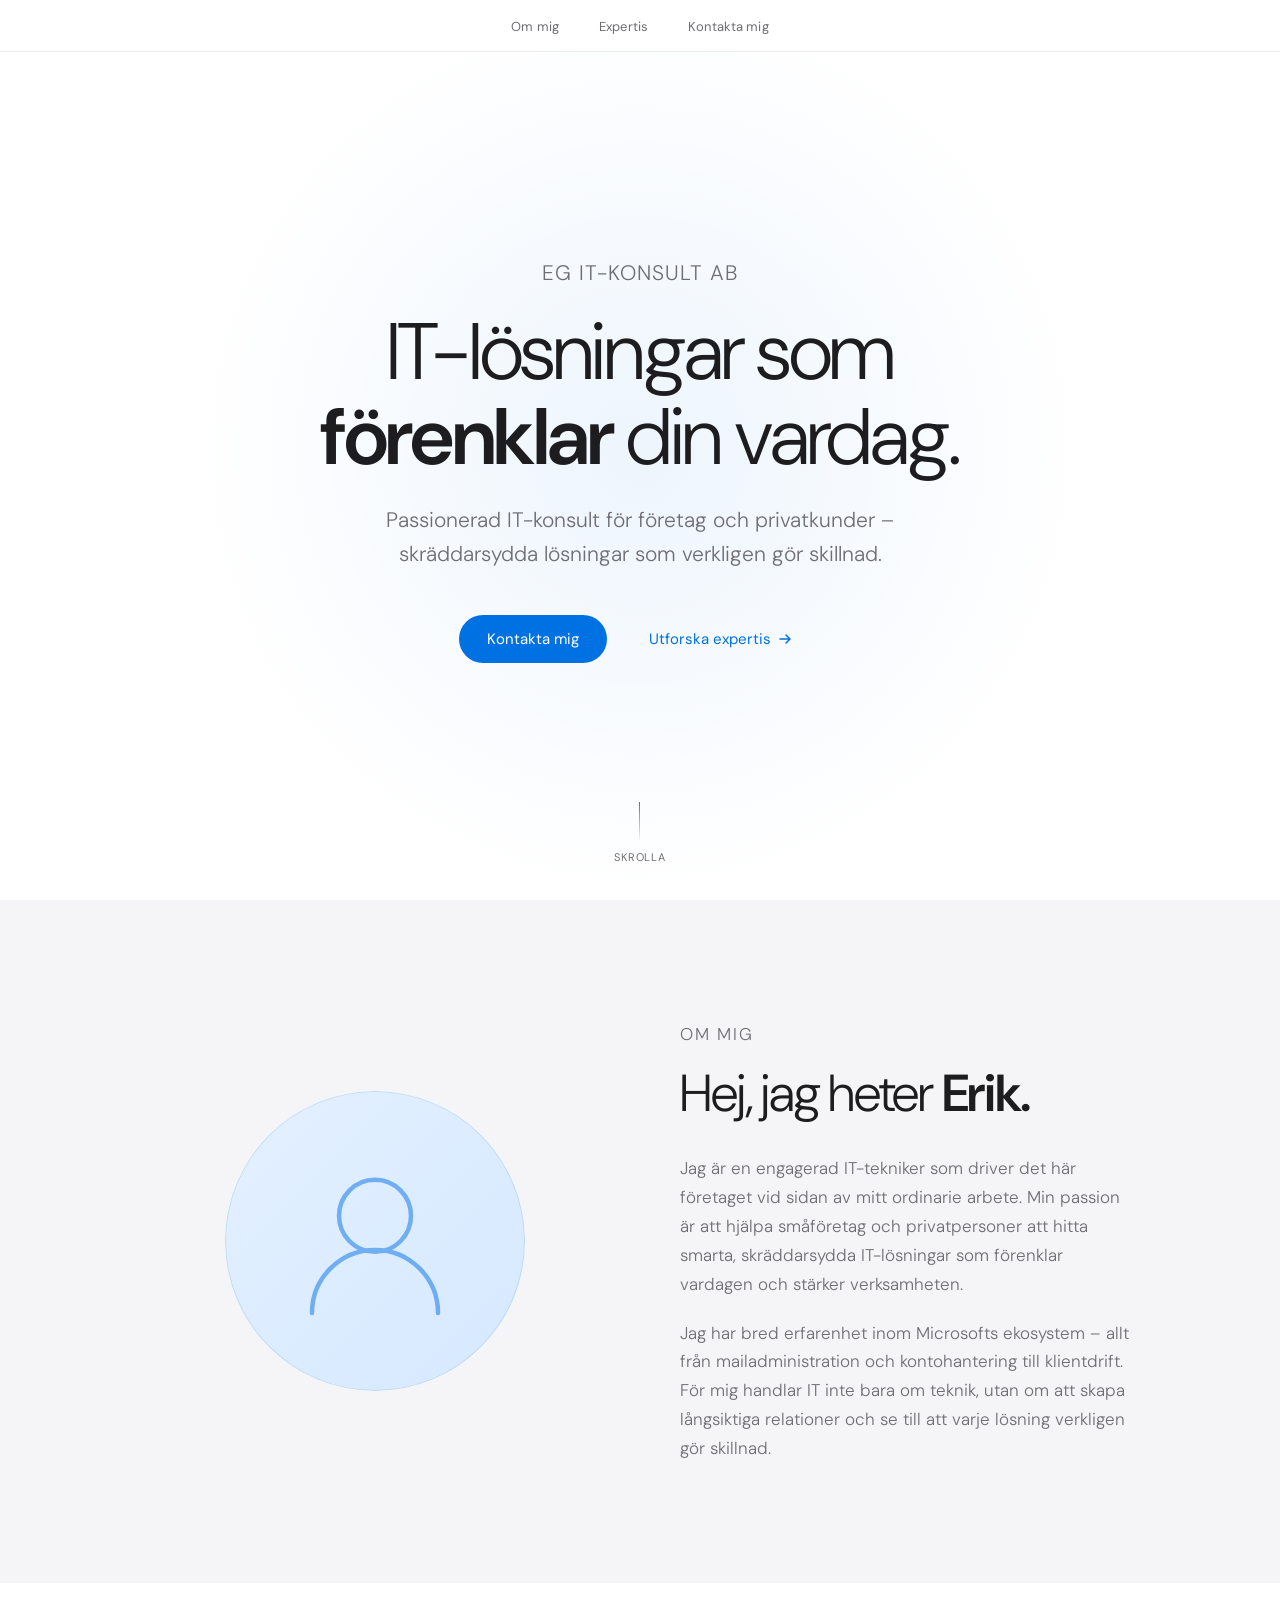
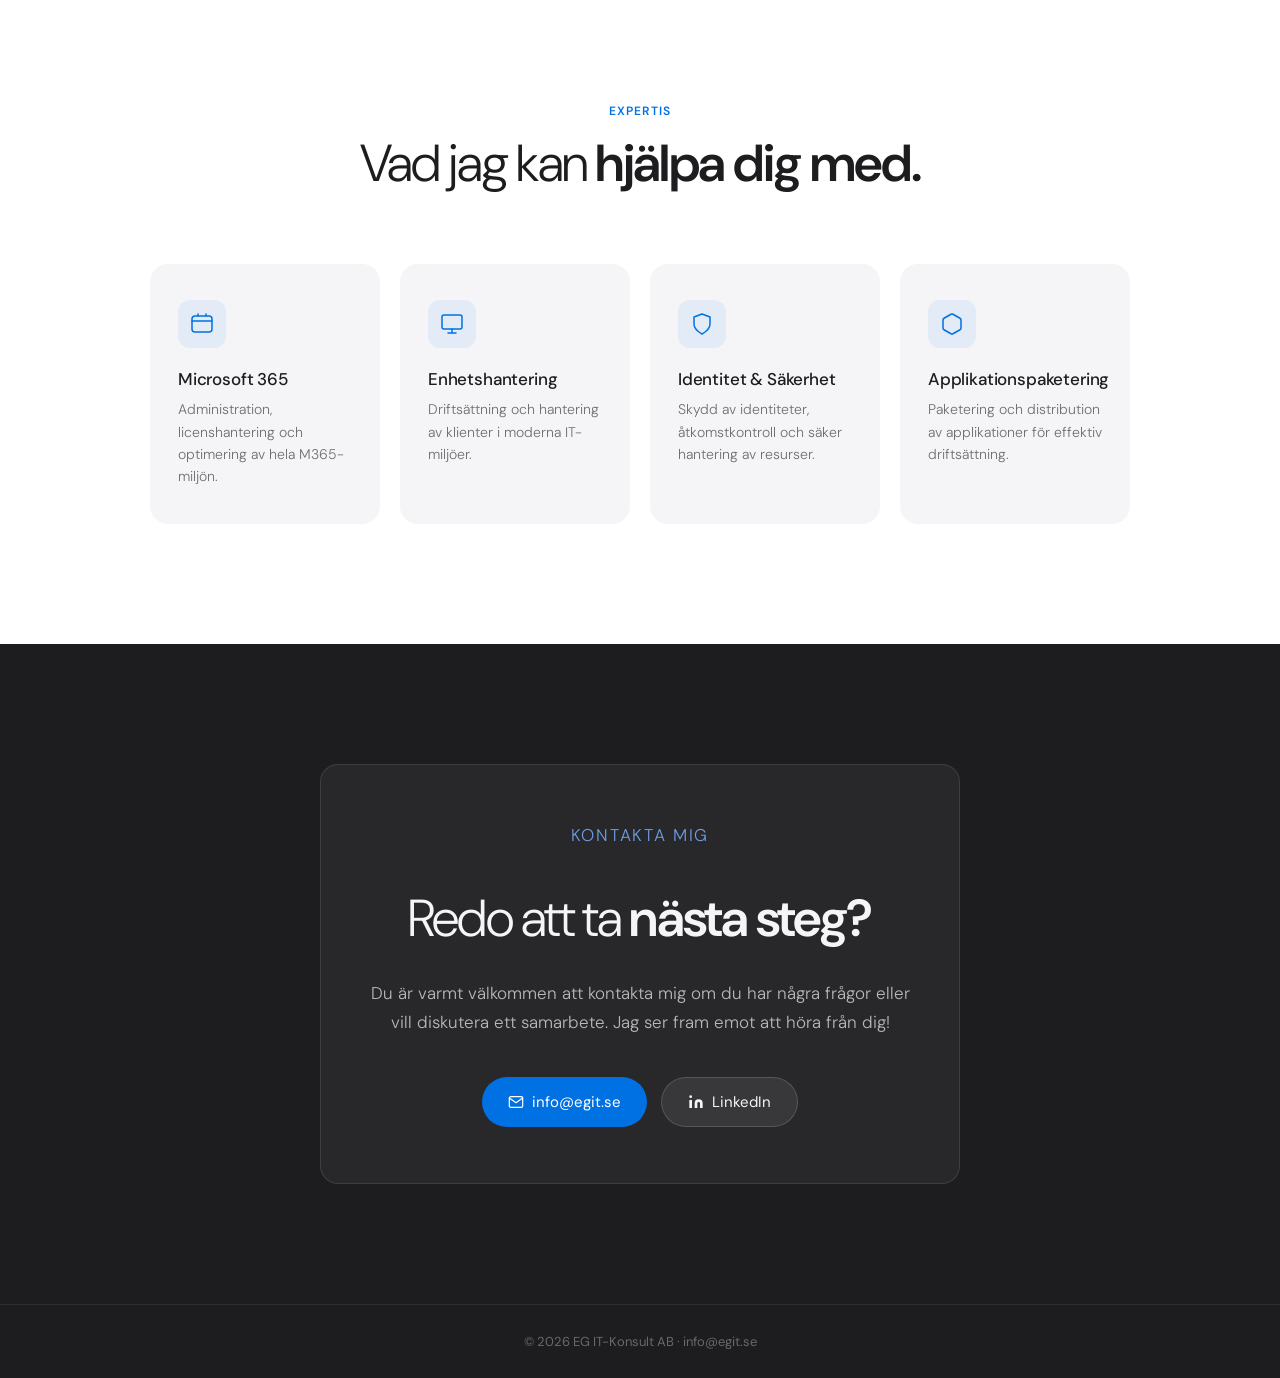
==== commit f1c55525: "Add files via upload" ====
--- a/index.html
+++ b/index.html
@@ -1,780 +1,613 @@
 <!DOCTYPE html>
-<html lang="en">
+<html lang="sv">
 <head>
-<meta charset="UTF-8">
-<meta name="viewport" content="width=device-width, initial-scale=1.0">
-<title>EG IT-Konsult AB</title>
-<link href="https://fonts.googleapis.com/css2?family=Caveat:wght@400;600;700&family=Crimson+Pro:ital,wght@0,300;0,400;1,300&display=swap" rel="stylesheet">
-<style>
-*, *::before, *::after { box-sizing: border-box; margin: 0; padding: 0; }
-
-:root {
-  --paper:    #f5f0e8;
-  --paper2:   #ede7d5;
-  --paper3:   #e2dbc9;
-  --ink:      #2a2118;
-  --ink-light:#5a4a35;
-  --ink-faint:#9a8870;
-  --accent:   #c84b2f;
-  --green:    #3d6e5a;
-  --tape:     rgba(210,195,160,0.55);
-  --path-w:   700px;
-}
-
-html { scroll-behavior: auto; }
-
-body {
-  background: var(--paper3);
-  color: var(--ink);
-  font-family: 'Crimson Pro', Georgia, serif;
-  font-size: 18px;
-  line-height: 1.6;
-  overflow-x: hidden;
-  cursor: url("data:image/svg+xml,%3Csvg xmlns='http://www.w3.org/2000/svg' width='20' height='20'%3E%3Cpath d='M5 2L15 10L9 11L12 18L10 18L7 11L3 13Z' fill='%232a2118' stroke='%23f5f0e8' stroke-width='0.5'/%3E%3C/svg%3E") 3 1, crosshair;
-}
-
-/* noise overlay */
-body::before {
-  content:''; position:fixed; inset:0; pointer-events:none; z-index:9999;
-  opacity:0.045;
-  background-image:url("data:image/svg+xml,%3Csvg viewBox='0 0 200 200' xmlns='http://www.w3.org/2000/svg'%3E%3Cfilter id='n'%3E%3CfeTurbulence type='fractalNoise' baseFrequency='0.85' numOctaves='4' stitchTiles='stitch'/%3E%3C/filter%3E%3Crect width='100%25' height='100%25' filter='url(%23n)'/%3E%3C/svg%3E");
-  background-size:180px 180px;
-}
-
-/* ─── FIXED VIEWPORT (what user sees) ─── */
-#viewport {
-  position: fixed;
-  inset: 0;
-  overflow: hidden;
-}
-
-/* ─── SCROLL TRACK (tall, drives scroll progress) ─── */
-#scroll-track {
-  position: relative;
-  width: 100%;
-}
-
-/* ─── WORLD (moves up as user scrolls) ─── */
-#world {
-  position: fixed;
-  inset: 0;
-  will-change: transform;
-}
-
-/* ─── BACKGROUND LAYERS (parallax) ─── */
-.bg-layer {
-  position: absolute;
-  width: 100%;
-  pointer-events: none;
-}
-
-/* ruled lines across entire world */
-#ruled-lines {
-  position: absolute;
-  top: 0; left: 0;
-  width: 100%;
-  pointer-events: none;
-  opacity: 0.5;
-}
-
-/* ─── THE PATH SVG ─── */
-#path-svg {
-  position: absolute;
-  left: 50%;
-  transform: translateX(-50%);
-  width: var(--path-w);
-  overflow: visible;
-  pointer-events: none;
-}
-
-/* ─── SECTION CARDS ─── */
-.section-card {
-  position: absolute;
-  width: 340px;
-  background: var(--paper);
-  border: 1.5px solid rgba(42,33,24,0.18);
-  padding: 1.75rem 2rem;
-  transform-origin: center;
-  transition: box-shadow 0.3s;
-}
-.section-card::after {
-  content:'';
-  position:absolute; bottom:0; right:0;
-  width:0; height:0;
-  border-style:solid;
-  border-width:0 0 22px 22px;
-  border-color:transparent transparent var(--paper3) transparent;
-}
-/* tape strip */
-.section-card .tape {
-  position:absolute;
-  width:56px; height:18px;
-  background:var(--tape);
-  border-radius:2px;
-  top:-9px; left:50%;
-  transform:translateX(-50%) rotate(var(--tr, -1.5deg));
-}
-.section-card h2 {
-  font-family:'Caveat',cursive;
-  font-size:1.9rem;
-  font-weight:700;
-  color:var(--ink);
-  margin-bottom:0.5rem;
-}
-.section-card h2 .br { color:var(--accent); }
-.section-card p, .section-card li {
-  font-size:1rem;
-  color:var(--ink-light);
-  line-height:1.65;
-}
-.section-card ul { padding-left:1.1rem; }
-.section-card ul li { margin-bottom:0.2rem; }
-.section-card .label {
-  font-family:'Caveat',cursive;
-  font-size:0.78rem;
-  color:var(--ink-faint);
-  letter-spacing:0.12em;
-  text-transform:uppercase;
-  margin-bottom:0.4rem;
-  display:flex; align-items:center; gap:6px;
-}
-.section-card .label::before {
-  content:''; display:inline-block;
-  width:16px; height:1.5px;
-  background:var(--ink-faint);
-}
-.tag-row { display:flex; flex-wrap:wrap; gap:0.4rem; margin-top:0.75rem; }
-.tag {
-  font-family:'Caveat',cursive;
-  font-size:0.85rem;
-  padding:0.15rem 0.6rem;
-  border:1.5px solid var(--ink);
-  border-radius:2px;
-  background:var(--paper);
-}
-.stamp {
-  position:absolute;
-  border:2.5px solid var(--accent);
-  padding:0.2rem 0.6rem;
-  font-family:'Caveat',cursive;
-  font-size:0.75rem;
-  color:var(--accent);
-  text-transform:uppercase;
-  letter-spacing:0.14em;
-  opacity:0.75;
-  border-radius:2px;
-}
-.skill-row { margin-top:0.5rem; }
-.skill-label {
-  font-family:'Caveat',cursive;
-  font-size:1rem;
-  color:var(--ink);
-  display:flex; justify-content:space-between;
-  margin-bottom:2px;
-}
-.skill-track {
-  height:5px;
-  background:rgba(42,33,24,0.1);
-  border-radius:3px;
-  margin-bottom:6px;
-  overflow:hidden;
-}
-.skill-fill {
-  height:100%;
-  background:var(--ink);
-  border-radius:3px;
-  width:0;
-  transition:width 1s ease;
-}
-
-/* ─── CAT CHARACTER ─── */
-#cat-wrap {
-  position: fixed;
-  pointer-events: none;
-  z-index: 500;
-  width: 90px;
-  height: 90px;
-  transform: translate(-50%, -50%);
-  transition: left 0.05s linear, top 0.05s linear;
-}
-
-#cat-svg {
-  width: 100%;
-  height: 100%;
-  overflow: visible;
-}
-
-/* cat speech bubble */
-#cat-bubble {
-  position: absolute;
-  bottom: 88px;
-  left: 50%;
-  transform: translateX(-30%);
-  background: var(--paper);
-  border: 1.5px solid var(--ink);
-  border-radius: 8px 8px 8px 2px;
-  padding: 0.4rem 0.75rem;
-  font-family: 'Caveat', cursive;
-  font-size: 0.9rem;
-  color: var(--ink);
-  white-space: nowrap;
-  opacity: 0;
-  transition: opacity 0.4s;
-  min-width: 100px;
-  text-align: center;
-  pointer-events: none;
-}
-#cat-bubble.show { opacity: 1; }
-#cat-bubble::after {
-  content:'';
-  position:absolute; bottom:-8px; left:14px;
-  width:0; height:0;
-  border-left:8px solid transparent;
-  border-right:0px solid transparent;
-  border-top:8px solid var(--ink);
-}
-#cat-bubble::before {
-  content:'';
-  position:absolute; bottom:-6px; left:15px;
-  width:0; height:0;
-  border-left:7px solid transparent;
-  border-right:0px solid transparent;
-  border-top:7px solid var(--paper);
-  z-index:1;
-}
-
-/* ─── NAV ─── */
-#nav {
-  position: fixed;
-  top: 1.5rem; right: 1.75rem;
-  z-index: 600;
-  display: flex;
-  flex-direction: column;
-  gap: 0.35rem;
-  text-align: right;
-}
-.nav-dot {
-  font-family:'Caveat',cursive;
-  font-size:0.9rem;
-  color:var(--ink-faint);
-  cursor:pointer;
-  transition:color 0.2s;
-  text-decoration:none;
-  letter-spacing:0.04em;
-}
-.nav-dot.active, .nav-dot:hover { color:var(--ink); font-weight:600; }
-
-/* ─── PROGRESS BAR ─── */
-#progress-bar {
-  position: fixed;
-  top: 0; left: 0;
-  height: 3px;
-  background: var(--accent);
-  z-index: 700;
-  width: 0%;
-  transition: width 0.1s;
-}
-
-/* ─── HERO title (fixed center, fades out) ─── */
-#hero-title {
-  position: fixed;
-  top: 50%;
-  left: 50%;
-  transform: translate(-50%, -50%);
-  text-align: center;
-  pointer-events: none;
-  z-index: 100;
-  transition: opacity 0.4s;
-}
-#hero-title .eyebrow {
-  font-family:'Caveat',cursive;
-  font-size:1rem;
-  color:var(--ink-faint);
-  letter-spacing:0.1em;
-  margin-bottom:0.5rem;
-}
-#hero-title h1 {
-  font-family:'Caveat',cursive;
-  font-size:clamp(3rem,7vw,5.5rem);
-  font-weight:700;
-  line-height:0.95;
-  color:var(--ink);
-  position:relative;
-}
-#hero-title .sub {
-  font-size:1.1rem;
-  font-style:italic;
-  color:var(--ink-light);
-  margin-top:1rem;
-  font-weight:300;
-}
-.hero-underline {
-  position:absolute;
-  bottom:-6px; left:0;
-  width:100%; height:8px;
-  overflow:visible;
-}
-
-/* ─── DECORATIVE elements ─── */
-.deco-circle {
-  position:absolute;
-  border-radius:50%;
-  border:1.5px dashed rgba(42,33,24,0.12);
-  pointer-events:none;
-}
-
-/* ─── SCROLL HINT ─── */
-#scroll-hint {
-  position:fixed;
-  bottom:2rem; left:50%;
-  transform:translateX(-50%);
-  font-family:'Caveat',cursive;
-  font-size:0.95rem;
-  color:var(--ink-faint);
-  display:flex; align-items:center; gap:0.5rem;
-  z-index:300;
-  animation: fadeHint 3s ease infinite;
-  transition: opacity 0.5s;
-}
-@keyframes fadeHint {
-  0%,100%{opacity:0.4} 50%{opacity:1}
-}
-
-/* cat tail wag */
-@keyframes tailWag {
-  0%,100%{transform:rotate(0deg)} 50%{transform:rotate(18deg)}
-}
-@keyframes earTwitch {
-  0%,90%,100%{transform:rotate(0deg)} 95%{transform:rotate(-12deg)}
-}
-@keyframes bodyBob {
-  0%,100%{transform:translateY(0)} 50%{transform:translateY(-3px)}
-}
-.cat-body-group { animation:bodyBob 0.9s ease-in-out infinite; }
-.cat-tail { transform-origin:5px 5px; animation:tailWag 0.7s ease-in-out infinite; }
-.cat-ear-l { transform-origin:8px 20px; animation:earTwitch 3s ease infinite; }
-</style>
+  <meta charset="UTF-8" />
+  <meta name="viewport" content="width=device-width, initial-scale=1.0" />
+  <title>EG IT-Konsult AB</title>
+  <link rel="preconnect" href="https://fonts.googleapis.com" />
+  <link href="https://fonts.googleapis.com/css2?family=SF+Pro+Display:wght@300;400;600;700&family=DM+Sans:ital,wght@0,300;0,400;0,500;1,300&display=swap" rel="stylesheet" />
+  <style>
+    *, *::before, *::after { box-sizing: border-box; margin: 0; padding: 0; }
+
+    :root {
+      --bg: #ffffff;
+      --bg-alt: #f5f5f7;
+      --bg-dark: #1d1d1f;
+      --text: #1d1d1f;
+      --text-secondary: #6e6e73;
+      --accent: #0071e3;
+      --accent-hover: #0077ed;
+      --border: rgba(0,0,0,0.08);
+      --radius: 18px;
+      --nav-h: 52px;
+    }
+
+    html { scroll-behavior: smooth; }
+
+    body {
+      font-family: 'DM Sans', -apple-system, BlinkMacSystemFont, 'Helvetica Neue', sans-serif;
+      background: var(--bg);
+      color: var(--text);
+      -webkit-font-smoothing: antialiased;
+      overflow-x: hidden;
+    }
+
+    /* ── NAV ── */
+    nav {
+      position: fixed;
+      top: 0; left: 0; right: 0;
+      height: var(--nav-h);
+      background: rgba(255,255,255,0.82);
+      backdrop-filter: saturate(180%) blur(20px);
+      -webkit-backdrop-filter: saturate(180%) blur(20px);
+      border-bottom: 1px solid var(--border);
+      z-index: 100;
+      display: flex;
+      align-items: center;
+      justify-content: center;
+    }
+
+    nav ul {
+      display: flex;
+      gap: 40px;
+      list-style: none;
+    }
+
+    nav a {
+      font-size: 13px;
+      font-weight: 400;
+      color: var(--text-secondary);
+      text-decoration: none;
+      letter-spacing: 0.01em;
+      transition: color 0.2s;
+    }
+
+    nav a:hover { color: var(--text); }
+
+    /* ── HERO ── */
+    .hero {
+      min-height: 100vh;
+      display: flex;
+      flex-direction: column;
+      align-items: center;
+      justify-content: center;
+      text-align: center;
+      padding: 80px 24px 60px;
+      background: var(--bg);
+      position: relative;
+      overflow: hidden;
+    }
+
+    .hero::before {
+      content: '';
+      position: absolute;
+      width: 900px;
+      height: 900px;
+      background: radial-gradient(circle, rgba(0,113,227,0.07) 0%, transparent 70%);
+      top: 50%;
+      left: 50%;
+      transform: translate(-50%, -50%);
+      pointer-events: none;
+    }
+
+    .hero-eyebrow {
+      font-size: 13px;
+      font-weight: 500;
+      color: var(--accent);
+      letter-spacing: 0.05em;
+      text-transform: uppercase;
+      margin-bottom: 20px;
+      opacity: 0;
+      animation: fadeUp 0.8s ease 0.1s forwards;
+    }
+
+    .hero h1 {
+      font-family: 'DM Sans', sans-serif;
+      font-size: clamp(44px, 7vw, 80px);
+      font-weight: 300;
+      line-height: 1.06;
+      letter-spacing: -0.03em;
+      color: var(--text);
+      margin-bottom: 24px;
+      max-width: 800px;
+      opacity: 0;
+      animation: fadeUp 0.8s ease 0.25s forwards;
+    }
+
+    .hero h1 strong {
+      font-weight: 600;
+    }
+
+    .hero p {
+      font-size: clamp(17px, 2.2vw, 21px);
+      font-weight: 300;
+      color: var(--text-secondary);
+      max-width: 560px;
+      line-height: 1.6;
+      opacity: 0;
+      animation: fadeUp 0.8s ease 0.4s forwards;
+    }
+
+    .hero-cta {
+      margin-top: 44px;
+      display: flex;
+      gap: 14px;
+      flex-wrap: wrap;
+      justify-content: center;
+      opacity: 0;
+      animation: fadeUp 0.8s ease 0.55s forwards;
+    }
+
+    .btn-primary {
+      background: var(--accent);
+      color: #fff;
+      padding: 14px 28px;
+      border-radius: 980px;
+      font-size: 15px;
+      font-weight: 400;
+      text-decoration: none;
+      transition: background 0.2s, transform 0.2s;
+      display: inline-block;
+    }
+
+    .btn-primary:hover {
+      background: var(--accent-hover);
+      transform: scale(1.02);
+    }
+
+    .btn-secondary {
+      color: var(--accent);
+      padding: 14px 28px;
+      border-radius: 980px;
+      font-size: 15px;
+      font-weight: 400;
+      text-decoration: none;
+      transition: color 0.2s;
+      display: inline-flex;
+      align-items: center;
+      gap: 6px;
+    }
+
+    .btn-secondary:hover { color: var(--accent-hover); }
+    .btn-secondary svg { transition: transform 0.2s; }
+    .btn-secondary:hover svg { transform: translateX(3px); }
+
+    .scroll-hint {
+      position: absolute;
+      bottom: 36px;
+      display: flex;
+      flex-direction: column;
+      align-items: center;
+      gap: 8px;
+      font-size: 11px;
+      letter-spacing: 0.08em;
+      text-transform: uppercase;
+      color: var(--text-secondary);
+      opacity: 0;
+      animation: fadeIn 1s ease 1.2s forwards;
+    }
+
+    .scroll-hint .line {
+      width: 1px;
+      height: 40px;
+      background: linear-gradient(to bottom, var(--text-secondary), transparent);
+      animation: scrollPulse 2s ease-in-out infinite;
+    }
+
+    /* ── SECTIONS ── */
+    section {
+      padding: 120px 24px;
+    }
+
+    .container {
+      max-width: 980px;
+      margin: 0 auto;
+    }
+
+    .section-label {
+      font-size: 12px;
+      font-weight: 600;
+      letter-spacing: 0.1em;
+      text-transform: uppercase;
+      color: var(--accent);
+      margin-bottom: 16px;
+    }
+
+    .section-title {
+      font-size: clamp(32px, 4.5vw, 52px);
+      font-weight: 300;
+      letter-spacing: -0.025em;
+      line-height: 1.1;
+      color: var(--text);
+      margin-bottom: 32px;
+    }
+
+    .section-title strong { font-weight: 600; }
+
+    /* ── OM MIG ── */
+    #om-mig {
+      background: var(--bg-alt);
+    }
+
+    .about-grid {
+      display: grid;
+      grid-template-columns: 1fr 1fr;
+      gap: 80px;
+      align-items: center;
+    }
+
+    .about-avatar {
+      aspect-ratio: 1;
+      max-width: 320px;
+      border-radius: 50%;
+      background: linear-gradient(135deg, #e3f0ff 0%, #d6e9ff 100%);
+      display: flex;
+      align-items: center;
+      justify-content: center;
+      margin: 0 auto;
+      position: relative;
+      overflow: hidden;
+    }
+
+    .about-avatar svg {
+      width: 60%;
+      height: 60%;
+      opacity: 0.5;
+    }
+
+    .about-avatar::after {
+      content: '';
+      position: absolute;
+      inset: 0;
+      border-radius: 50%;
+      box-shadow: inset 0 0 0 1px rgba(0,113,227,0.15);
+    }
+
+    .about-text p {
+      font-size: 17px;
+      line-height: 1.7;
+      color: var(--text-secondary);
+      font-weight: 300;
+    }
+
+    .about-text p + p { margin-top: 20px; }
+
+    /* ── EXPERTIS ── */
+    #expertis {
+      background: var(--bg);
+    }
+
+    .expertise-intro {
+      text-align: center;
+      max-width: 640px;
+      margin: 0 auto 72px;
+    }
+
+    .cards {
+      display: grid;
+      grid-template-columns: repeat(auto-fit, minmax(210px, 1fr));
+      gap: 20px;
+    }
+
+    .card {
+      background: var(--bg-alt);
+      border-radius: var(--radius);
+      padding: 36px 28px;
+      transition: transform 0.3s ease, box-shadow 0.3s ease;
+      position: relative;
+      overflow: hidden;
+    }
+
+    .card::before {
+      content: '';
+      position: absolute;
+      top: 0; left: 0; right: 0;
+      height: 3px;
+      background: var(--accent);
+      opacity: 0;
+      transition: opacity 0.3s;
+    }
+
+    .card:hover {
+      transform: translateY(-6px);
+      box-shadow: 0 24px 60px rgba(0,0,0,0.1);
+    }
+
+    .card:hover::before { opacity: 1; }
+
+    .card-icon {
+      width: 48px;
+      height: 48px;
+      background: rgba(0,113,227,0.08);
+      border-radius: 12px;
+      display: flex;
+      align-items: center;
+      justify-content: center;
+      margin-bottom: 20px;
+    }
+
+    .card-icon svg {
+      width: 24px;
+      height: 24px;
+      stroke: var(--accent);
+    }
+
+    .card h3 {
+      font-size: 17px;
+      font-weight: 500;
+      color: var(--text);
+      letter-spacing: -0.01em;
+      margin-bottom: 8px;
+    }
+
+    .card p {
+      font-size: 14px;
+      color: var(--text-secondary);
+      font-weight: 300;
+      line-height: 1.6;
+    }
+
+    /* ── KONTAKT ── */
+    #kontakt {
+      background: var(--bg-dark);
+      color: #f5f5f7;
+    }
+
+    #kontakt .section-label { color: #6e9fe8; }
+    #kontakt .section-title { color: #f5f5f7; }
+
+    .contact-card {
+      background: rgba(255,255,255,0.05);
+      border: 1px solid rgba(255,255,255,0.1);
+      border-radius: var(--radius);
+      padding: 56px 48px;
+      max-width: 640px;
+      margin: 0 auto;
+      text-align: center;
+    }
+
+    .contact-card p {
+      font-size: 17px;
+      font-weight: 300;
+      color: rgba(245,245,247,0.7);
+      line-height: 1.7;
+      margin-bottom: 40px;
+    }
+
+    .contact-links {
+      display: flex;
+      gap: 14px;
+      justify-content: center;
+      flex-wrap: wrap;
+    }
+
+    .contact-link {
+      display: inline-flex;
+      align-items: center;
+      gap: 8px;
+      padding: 14px 26px;
+      border-radius: 980px;
+      font-size: 15px;
+      font-weight: 400;
+      text-decoration: none;
+      transition: background 0.2s, color 0.2s, transform 0.2s;
+    }
+
+    .contact-link.email {
+      background: var(--accent);
+      color: #fff;
+    }
+
+    .contact-link.email:hover {
+      background: var(--accent-hover);
+      transform: scale(1.02);
+    }
+
+    .contact-link.linkedin {
+      background: rgba(255,255,255,0.08);
+      color: #f5f5f7;
+      border: 1px solid rgba(255,255,255,0.15);
+    }
+
+    .contact-link.linkedin:hover {
+      background: rgba(255,255,255,0.15);
+      transform: scale(1.02);
+    }
+
+    /* ── FOOTER ── */
+    footer {
+      background: var(--bg-dark);
+      border-top: 1px solid rgba(255,255,255,0.08);
+      padding: 28px 24px;
+      text-align: center;
+    }
+
+    footer p {
+      font-size: 13px;
+      color: rgba(245,245,247,0.35);
+    }
+
+    /* ── ANIMATIONS ── */
+    @keyframes fadeUp {
+      from { opacity: 0; transform: translateY(24px); }
+      to   { opacity: 1; transform: translateY(0); }
+    }
+
+    @keyframes fadeIn {
+      from { opacity: 0; }
+      to   { opacity: 1; }
+    }
+
+    @keyframes scrollPulse {
+      0%, 100% { opacity: 1; }
+      50% { opacity: 0.3; }
+    }
+
+    .reveal {
+      opacity: 0;
+      transform: translateY(32px);
+      transition: opacity 0.7s ease, transform 0.7s ease;
+    }
+
+    .reveal.visible {
+      opacity: 1;
+      transform: translateY(0);
+    }
+
+    /* ── RESPONSIVE ── */
+    @media (max-width: 720px) {
+      .about-grid {
+        grid-template-columns: 1fr;
+        gap: 40px;
+      }
+      .about-avatar { max-width: 200px; }
+      .contact-card { padding: 36px 24px; }
+      section { padding: 80px 20px; }
+    }
+  </style>
 </head>
 <body>
 
-<div id="progress-bar"></div>
-
-<!-- Fixed nav -->
-<nav id="nav">
-  <span class="nav-dot active" data-section="0">Start</span>
-  <span class="nav-dot" data-section="1">Om mig</span>
-  <span class="nav-dot" data-section="2">Expertis</span>
-  <span class="nav-dot" data-section="3">Kontakt</span>
-</nav>
-
-<!-- Cat guide -->
-<div id="cat-wrap">
-  <div id="cat-bubble">Scroll to begin! ↓</div>
-  <svg id="cat-svg" viewBox="-10 -10 110 110" fill="none" xmlns="http://www.w3.org/2000/svg">
-    <!-- shadow -->
-    <ellipse cx="45" cy="96" rx="22" ry="5" fill="rgba(42,33,24,0.12)"/>
-
-    <g class="cat-body-group">
-      <!-- tail -->
-      <g class="cat-tail" style="transform-origin:28px 72px">
-        <path d="M28,72 Q10,68 8,55 Q6,44 16,42" stroke="#c84b2f" stroke-width="5" stroke-linecap="round" fill="none"/>
-        <circle cx="16" cy="41" r="5" fill="#c84b2f"/>
-      </g>
-
-      <!-- body -->
-      <ellipse cx="45" cy="68" rx="22" ry="20" fill="#f5f0e8" stroke="#2a2118" stroke-width="2"/>
-      <!-- belly spot -->
-      <ellipse cx="45" cy="71" rx="12" ry="11" fill="#ede7d5" stroke="none"/>
-      <!-- stripes -->
-      <path d="M34,58 Q38,54 42,58" stroke="#c8a878" stroke-width="1.5" stroke-linecap="round" fill="none"/>
-      <path d="M36,63 Q40,60 44,63" stroke="#c8a878" stroke-width="1.2" stroke-linecap="round" fill="none"/>
-
-      <!-- neck -->
-      <rect x="37" y="46" width="16" height="10" rx="4" fill="#f5f0e8" stroke="#2a2118" stroke-width="2"/>
-
-      <!-- head -->
-      <ellipse cx="45" cy="36" rx="22" ry="20" fill="#f5f0e8" stroke="#2a2118" stroke-width="2"/>
-
-      <!-- ears -->
-      <g class="cat-ear-l">
-        <polygon points="23,22 16,8 32,16" fill="#f5f0e8" stroke="#2a2118" stroke-width="2" stroke-linejoin="round"/>
-        <polygon points="24,21 18,11 30,17" fill="#f5c0b0" stroke="none"/>
-      </g>
-      <!-- right ear -->
-      <polygon points="57,16 68,6 62,22" fill="#f5f0e8" stroke="#2a2118" stroke-width="2" stroke-linejoin="round"/>
-      <polygon points="57,17 65,9 61,21" fill="#f5c0b0" stroke="none"/>
-
-      <!-- eyes -->
-      <ellipse cx="36" cy="34" rx="5" ry="6" fill="white" stroke="#2a2118" stroke-width="1.5"/>
-      <ellipse cx="54" cy="34" rx="5" ry="6" fill="white" stroke="#2a2118" stroke-width="1.5"/>
-      <circle cx="37" cy="35" r="3.5" fill="#2a2118"/>
-      <circle cx="55" cy="35" r="3.5" fill="#2a2118"/>
-      <circle cx="38.5" cy="33.5" r="1.2" fill="white"/>
-      <circle cx="56.5" cy="33.5" r="1.2" fill="white"/>
-
-      <!-- nose -->
-      <polygon points="45,42 42,44 48,44" fill="#c84b2f" stroke="none"/>
-      <!-- mouth -->
-      <path d="M42,44 Q45,48 48,44" stroke="#2a2118" stroke-width="1.5" stroke-linecap="round" fill="none"/>
-
-      <!-- whiskers left -->
-      <line x1="24" y1="41" x2="39" y2="43" stroke="#2a2118" stroke-width="1" stroke-linecap="round"/>
-      <line x1="23" y1="44" x2="39" y2="44.5" stroke="#2a2118" stroke-width="1" stroke-linecap="round"/>
-      <line x1="25" y1="47" x2="39" y2="46" stroke="#2a2118" stroke-width="1" stroke-linecap="round"/>
-      <!-- whiskers right -->
-      <line x1="51" y1="43" x2="66" y2="41" stroke="#2a2118" stroke-width="1" stroke-linecap="round"/>
-      <line x1="51" y1="44.5" x2="67" y2="44" stroke="#2a2118" stroke-width="1" stroke-linecap="round"/>
-      <line x1="51" y1="46" x2="65" y2="47" stroke="#2a2118" stroke-width="1" stroke-linecap="round"/>
-
-      <!-- collar -->
-      <path d="M33,46 Q45,52 57,46" stroke="#c84b2f" stroke-width="3" stroke-linecap="round" fill="none"/>
-      <circle cx="45" cy="51" r="3" fill="#f5c832" stroke="#2a2118" stroke-width="1"/>
-
-      <!-- front legs -->
-      <path d="M32,82 Q28,90 30,96" stroke="#2a2118" stroke-width="3.5" stroke-linecap="round" fill="none"/>
-      <ellipse cx="30" cy="97" rx="6" ry="3.5" fill="#f5f0e8" stroke="#2a2118" stroke-width="1.5"/>
-      <path d="M58,82 Q62,90 60,96" stroke="#2a2118" stroke-width="3.5" stroke-linecap="round" fill="none"/>
-      <ellipse cx="60" cy="97" rx="6" ry="3.5" fill="#f5f0e8" stroke="#2a2118" stroke-width="1.5"/>
-    </g>
-  </svg>
-</div>
-
-<!-- Hero title (fixed, fades) -->
-<div id="hero-title">
-  <h1>
-    EG IT-Konsult AB
-    <svg class="hero-underline" viewBox="0 0 400 10" fill="none">
-      <path d="M2,7 C60,2 120,9 180,5 C240,1 300,8 360,5 C380,3 395,6 400,5" stroke="#c84b2f" stroke-width="2.5" stroke-linecap="round" fill="none" opacity="0.75"/>
-    </svg>
-  </h1>
-  <p class="sub">Passionerad IT-Konsult för företag och privatkunder.</p>
-</div>
-
-<!-- Scroll hint -->
-<div id="scroll-hint">↓ skrolla ned för att utforska</div>
-
-<!-- THE TALL SCROLL TRACK — height set by JS -->
-<div id="scroll-track"></div>
-
-<!-- THE WORLD (positioned, scrolled via JS) -->
-<div id="world">
-
-  <!-- ruled lines bg -->
-  <svg id="ruled-lines" xmlns="http://www.w3.org/2000/svg"></svg>
-
-  <!-- decorative circles -->
-  <div class="deco-circle" style="width:320px;height:320px;top:200px;right:5%;opacity:0.5;"></div>
-  <div class="deco-circle" style="width:180px;height:180px;top:900px;left:8%;opacity:0.4;"></div>
-  <div class="deco-circle" style="width:240px;height:240px;top:1500px;right:10%;opacity:0.35;"></div>
-
-  <!-- The winding path SVG -->
-  <svg id="path-svg" xmlns="http://www.w3.org/2000/svg"></svg>
-
-  <!-- Section cards — positioned by JS -->
-  <div class="section-card" id="card-about" style="--rot:-1.5deg">
-    <div class="tape" style="--tr:-2deg"></div>
-    <h2><span class="br">[</span> Om mig <span class="br">]</span></h2>
-    <p>Hej! Jag heter Erik och är en engagerad IT-tekniker som driver det här företaget vid sidan av mitt ordinarie arbete. Min passion är att hjälpa småföretag och privatpersoner att hitta smarta, skräddarsydda IT-lösningar som förenklar vardagen och stärker verksamheten. Jag har bred erfarenhet inom Microsofts ekosystem – allt från mailadministration och kontohantering till klientdrift.</p>
-    <p style="margin-top:0.5rem;">För mig handlar IT inte bara om teknik, utan också om att skapa långsiktiga relationer och se till att varje lösning verkligen gör skillnad. På fritiden håller jag mig ständigt uppdaterad med de senaste trenderna inom IT, deltar i konferenser och workshops, och testar gärna nya verktyg och tekniker. Tveka inte att höra av dig – jag ser fram emot att prata mer om hur jag kan hjälpa just dig!</p>
-  </div>
-
-  <div class="section-card" id="card-skills" style="--rot:1deg; width:360px;">
-    <div class="tape" style="--tr:1.5deg"></div>
-    <h2><span class="br">[</span> Expertis <span class="br">]</span></h2>
-    <div class="skill-row">
-      <div class="skill-label"><span>Microsoft 365</span></div>
+  <!-- NAV -->
+  <nav>
+    <ul>
+      <li><a href="#om-mig">Om mig</a></li>
+      <li><a href="#expertis">Expertis</a></li>
+      <li><a href="#kontakt">Kontakta mig</a></li>
+    </ul>
+  </nav>
+
+  <!-- HERO -->
+  <section class="hero">
+    <p class="hero-eyebrow">EG IT-Konsult AB</p>
+    <h1>IT-lösningar som <strong>förenklar</strong> din vardag.</h1>
+    <p>Passionerad IT-konsult för företag och privatkunder – skräddarsydda lösningar som verkligen gör skillnad.</p>
+    <div class="hero-cta">
+      <a href="#kontakt" class="btn-primary">Kontakta mig</a>
+      <a href="#expertis" class="btn-secondary">
+        Utforska expertis
+        <svg width="16" height="16" viewBox="0 0 16 16" fill="none" stroke="currentColor" stroke-width="1.5" stroke-linecap="round" stroke-linejoin="round">
+          <path d="M3 8h10M9 4l4 4-4 4"/>
+        </svg>
+      </a>
     </div>
-    <div class="skill-row">
-      <div class="skill-label"><span>Enhetshantering</span></div>
+    <div class="scroll-hint">
+      <div class="line"></div>
+      <span>Skrolla</span>
     </div>
-    <div class="skill-row">
-      <div class="skill-label"><span>Identitet & Säkerhet</span></div>
+  </section>
+
+  <!-- OM MIG -->
+  <section id="om-mig">
+    <div class="container">
+      <div class="about-grid reveal">
+        <div class="about-avatar">
+          <svg viewBox="0 0 100 100" fill="none" xmlns="http://www.w3.org/2000/svg">
+            <circle cx="50" cy="36" r="20" stroke="#0071e3" stroke-width="2.5"/>
+            <path d="M15 90c0-19.33 15.67-35 35-35s35 15.67 35 35" stroke="#0071e3" stroke-width="2.5" stroke-linecap="round"/>
+          </svg>
+        </div>
+        <div class="about-text">
+          <p class="section-label">Om mig</p>
+          <h2 class="section-title">Hej, jag heter <strong>Erik.</strong></h2>
+          <p>Jag är en engagerad IT-tekniker som driver det här företaget vid sidan av mitt ordinarie arbete. Min passion är att hjälpa småföretag och privatpersoner att hitta smarta, skräddarsydda IT-lösningar som förenklar vardagen och stärker verksamheten.</p>
+          <p>Jag har bred erfarenhet inom Microsofts ekosystem – allt från mailadministration och kontohantering till klientdrift. För mig handlar IT inte bara om teknik, utan om att skapa långsiktiga relationer och se till att varje lösning verkligen gör skillnad.</p>
+        </div>
+      </div>
     </div>
-    <div class="skill-row">
-      <div class="skill-label"><span>Applikationspaketering</span></div>
+  </section>
+
+  <!-- EXPERTIS -->
+  <section id="expertis">
+    <div class="container">
+      <div class="expertise-intro reveal">
+        <p class="section-label">Expertis</p>
+        <h2 class="section-title">Vad jag kan <strong>hjälpa dig med.</strong></h2>
+      </div>
+      <div class="cards">
+        <div class="card reveal">
+          <div class="card-icon">
+            <svg viewBox="0 0 24 24" fill="none" stroke-width="1.5" stroke-linecap="round" stroke-linejoin="round">
+              <rect x="2" y="4" width="20" height="16" rx="3"/><path d="M8 2v2M16 2v2M2 9h20"/>
+            </svg>
+          </div>
+          <h3>Microsoft 365</h3>
+          <p>Administration, licenshantering och optimering av hela M365-miljön.</p>
+        </div>
+        <div class="card reveal">
+          <div class="card-icon">
+            <svg viewBox="0 0 24 24" fill="none" stroke-width="1.5" stroke-linecap="round" stroke-linejoin="round">
+              <rect x="2" y="3" width="20" height="14" rx="2"/><path d="M8 21h8M12 17v4"/>
+            </svg>
+          </div>
+          <h3>Enhetshantering</h3>
+          <p>Driftsättning och hantering av klienter i moderna IT-miljöer.</p>
+        </div>
+        <div class="card reveal">
+          <div class="card-icon">
+            <svg viewBox="0 0 24 24" fill="none" stroke-width="1.5" stroke-linecap="round" stroke-linejoin="round">
+              <path d="M12 22s8-4 8-10V5l-8-3-8 3v7c0 6 8 10 8 10z"/>
+            </svg>
+          </div>
+          <h3>Identitet & Säkerhet</h3>
+          <p>Skydd av identiteter, åtkomstkontroll och säker hantering av resurser.</p>
+        </div>
+        <div class="card reveal">
+          <div class="card-icon">
+            <svg viewBox="0 0 24 24" fill="none" stroke-width="1.5" stroke-linecap="round" stroke-linejoin="round">
+              <path d="M21 16V8a2 2 0 0 0-1-1.73l-7-4a2 2 0 0 0-2 0l-7 4A2 2 0 0 0 3 8v8a2 2 0 0 0 1 1.73l7 4a2 2 0 0 0 2 0l7-4A2 2 0 0 0 21 16z"/>
+            </svg>
+          </div>
+          <h3>Applikationspaketering</h3>
+          <p>Paketering och distribution av applikationer för effektiv driftsättning.</p>
+        </div>
+      </div>
     </div>
-  </div>
-
-  <div class="section-card" id="card-contact" style="--rot:-0.5deg; width:380px; text-align:center;">
-    <div class="tape" style="--tr:-0.5deg"></div>
-    <h2 style="font-size:2.5rem; margin-bottom:0.3rem"><span class="br">[</span> Kontakta mig <span class="br">]</span></h2>
-    <p style="font-style:italic; margin-bottom:1.25rem;">Du är varmt välkommen att kontakta mig om du har några frågor eller vill diskutera ett samarbete.</p>
-    <div style="display:flex; flex-direction:column; gap:0.6rem; align-items:center;">
-      <a href="mailto:info@egit.se" style="font-family:'Caveat',cursive;font-size:1.05rem;color:var(--ink);text-decoration:none;padding:0.4rem 1.5rem;border:1.5px solid var(--ink);background:var(--paper);display:inline-block;transition:background 0.2s,color 0.2s;" onmouseover="this.style.background='var(--ink)';this.style.color='var(--paper)'" onmouseout="this.style.background='var(--paper)';this.style.color='var(--ink)'">✉ info@egit.se</a>
-      <a href="https://www.linkedin.com/in/erik-gundstedt-a2a25a15b/" style="font-family:'Caveat',cursive;font-size:1.05rem;color:var(--ink);text-decoration:none;padding:0.4rem 1.5rem;border:1.5px solid var(--ink);background:var(--paper);display:inline-block;transition:background 0.2s,color 0.2s;" onmouseover="this.style.background='var(--ink)';this.style.color='var(--paper)'" onmouseout="this.style.background='var(--paper)';this.style.color='var(--ink)'">in LinkedIn</a>
+  </section>
+
+  <!-- KONTAKT -->
+  <section id="kontakt">
+    <div class="container">
+      <div class="contact-card reveal">
+        <p class="section-label">Kontakta mig</p>
+        <h2 class="section-title" style="color:#f5f5f7;">Redo att ta <strong>nästa steg?</strong></h2>
+        <p>Du är varmt välkommen att kontakta mig om du har några frågor eller vill diskutera ett samarbete. Jag ser fram emot att höra från dig!</p>
+        <div class="contact-links">
+          <a href="mailto:info@egit.se" class="contact-link email">
+            <svg width="16" height="16" viewBox="0 0 24 24" fill="none" stroke="currentColor" stroke-width="1.8" stroke-linecap="round" stroke-linejoin="round">
+              <path d="M4 4h16c1.1 0 2 .9 2 2v12c0 1.1-.9 2-2 2H4c-1.1 0-2-.9-2-2V6c0-1.1.9-2 2-2z"/><polyline points="22,6 12,13 2,6"/>
+            </svg>
+            info@egit.se
+          </a>
+          <a href="https://www.linkedin.com/in/erik-gundstedt-a2a25a15b/" class="contact-link linkedin" target="_blank" rel="noopener">
+            <svg width="16" height="16" viewBox="0 0 24 24" fill="currentColor">
+              <path d="M16 8a6 6 0 0 1 6 6v7h-4v-7a2 2 0 0 0-2-2 2 2 0 0 0-2 2v7h-4v-7a6 6 0 0 1 6-6zM2 9h4v12H2z"/><circle cx="4" cy="4" r="2"/>
+            </svg>
+            LinkedIn
+          </a>
+        </div>
+      </div>
     </div>
-  </div>
-
-</div><!-- #world -->
-
-<script>
-// ─── CONFIG ───────────────────────────────────────────────────────────────
-const VW = () => window.innerWidth;
-const VH = () => window.innerHeight;
-
-// Winding path: defined in "world-space" (x relative to path-svg center, y absolute in world)
-// The path-svg is centered horizontally and positioned absolutely in #world
-// Path points: [cx_fraction_of_viewport, world_y]
-// cx_fraction: 0 = center, -0.3 = left, 0.3 = right (fraction of viewport half-width)
-
-const WORLD_HEIGHT = 2400; // total scrollable world height in px
-const PATH_W = 700;
-
-// The winding path points (x: -1 to 1, where 0=center of path-svg, y: 0 to WORLD_HEIGHT)
-// These are in path-svg local coordinates (width=PATH_W, centered)
-const pathNodes = [
-  { x: 0,    y: 80 },    // start / hero
-  { x: -160, y: 480 },   // about card left
-  { x: 80,   y: 820 },   // curves right
-  { x: 160,  y: 1200 },  // skills card right
-  { x: -80,  y: 1600 },  // curves left toward contact
-  { x: 0,    y: 1950 },  // contact center
-  { x: 0,    y: 2350 },  // end
-];
-
-// Where section cards should sit (world y, left/right side, card id)
-const SECTIONS = [
-  { id:'card-about',   worldY: 520,  side:'left'  },
-  { id:'card-skills',  worldY: 1230, side:'right' },
-  { id:'card-contact', worldY: 1980, side:'center'},
-];
-
-// Cat bubble messages per progress zone
-const BUBBLES = [
-  { at: 0.0,  msg: "Skrolla ned för att utforska! ↓" },
-  { at: 0.12, msg: "Trevligt att träffas! 😺" },
-  { at: 0.35, msg: "Detta kan jag!" },
-  { at: 0.65, msg: "Vi hörs!" },
-  { at: 0.95, msg: "Nu tog sidan slut! 🐾" },
-];
-
-// ─── BUILD RULED LINES ─────────────────────────────────────────────────────
-function buildRuledLines() {
-  const svg = document.getElementById('ruled-lines');
-  const count = Math.ceil(WORLD_HEIGHT / 38) + 2;
-  let html = `<svg xmlns="http://www.w3.org/2000/svg" width="100%" height="${WORLD_HEIGHT}" viewBox="0 0 1400 ${WORLD_HEIGHT}">`;
-  for (let i = 0; i < count; i++) {
-    const y = i * 38 + 22;
-    html += `<line x1="0" y1="${y}" x2="1400" y2="${y}" stroke="rgba(42,33,24,0.065)" stroke-width="1"/>`;
-  }
-  // margin line left
-  html += `<line x1="80" y1="0" x2="80" y2="${WORLD_HEIGHT}" stroke="rgba(200,75,47,0.12)" stroke-width="1.5"/>`;
-  html += `</svg>`;
-  svg.innerHTML = html;
-  svg.style.height = WORLD_HEIGHT + 'px';
-}
-
-// ─── BUILD PATH SVG ────────────────────────────────────────────────────────
-let pathEl, totalPathLength;
-
-function buildPath() {
-  const svg = document.getElementById('path-svg');
-  svg.style.top = '0px';
-  svg.setAttribute('width', PATH_W);
-  svg.setAttribute('height', WORLD_HEIGHT);
-  svg.setAttribute('viewBox', `${-PATH_W/2} 0 ${PATH_W} ${WORLD_HEIGHT}`);
-
-  // Build smooth cubic bezier through pathNodes
-  let d = `M ${pathNodes[0].x} ${pathNodes[0].y}`;
-  for (let i = 1; i < pathNodes.length; i++) {
-    const prev = pathNodes[i-1];
-    const curr = pathNodes[i];
-    const dy = curr.y - prev.y;
-    // control points: vertical tangents with some horizontal swing
-    const cp1x = prev.x + (curr.x - prev.x) * 0.4;
-    const cp1y = prev.y + dy * 0.5;
-    const cp2x = curr.x - (curr.x - prev.x) * 0.4;
-    const cp2y = curr.y - dy * 0.3;
-    d += ` C ${cp1x} ${cp1y} ${cp2x} ${cp2y} ${curr.x} ${curr.y}`;
-  }
-
-  svg.innerHTML = `
-    <defs>
-      <filter id="roughen">
-        <feTurbulence type="turbulence" baseFrequency="0.015" numOctaves="2" result="noise" seed="3"/>
-        <feDisplacementMap in="SourceGraphic" in2="noise" scale="2" xChannelSelector="R" yChannelSelector="G"/>
-      </filter>
-    </defs>
-    <!-- shadow path -->
-    <path d="${d}" stroke="rgba(42,33,24,0.06)" stroke-width="22" fill="none" stroke-linecap="round" filter="url(#roughen)"/>
-    <!-- main road -->
-    <path id="the-path" d="${d}" stroke="rgba(42,33,24,0.18)" stroke-width="14" fill="none" stroke-linecap="round" stroke-dasharray="30 8" filter="url(#roughen)"/>
-    <!-- center dashed line -->
-    <path d="${d}" stroke="rgba(200,75,47,0.3)" stroke-width="2" fill="none" stroke-linecap="round" stroke-dasharray="18 14" stroke-dashoffset="0"/>
-  `;
-
-  pathEl = svg.querySelector('#the-path');
-  totalPathLength = pathEl.getTotalLength();
-}
-
-// ─── POSITION CARDS ────────────────────────────────────────────────────────
-function positionCards() {
-  const vw = VW();
-  const centerX = vw / 2;
-
-  SECTIONS.forEach(s => {
-    const card = document.getElementById(s.id);
-    if (!card) return;
-    const cardW = card.offsetWidth;
-    const cardH = card.offsetHeight;
-
-    let left;
-    if (s.side === 'left') {
-      left = centerX - PATH_W/2 - cardW - 32;
-      // clamp
-      if (left < 16) left = 16;
-    } else if (s.side === 'right') {
-      left = centerX + PATH_W/2 + 32;
-      if (left + cardW > vw - 16) left = vw - cardW - 16;
-    } else { // center
-      left = centerX - cardW/2;
-    }
-
-    card.style.left = left + 'px';
-    card.style.top = (s.worldY - cardH/2) + 'px';
-    card.style.opacity = '0';
-    card.style.transition = 'opacity 0.5s ease, transform 0.5s ease';
-  });
-}
-
-// ─── SCROLL DRIVER ─────────────────────────────────────────────────────────
-const world = document.getElementById('world');
-const scrollTrack = document.getElementById('scroll-track');
-const heroTitle = document.getElementById('hero-title');
-const scrollHint = document.getElementById('scroll-hint');
-const progressBar = document.getElementById('progress-bar');
-const catWrap = document.getElementById('cat-wrap');
-const catBubble = document.getElementById('cat-bubble');
-const navDots = document.querySelectorAll('.nav-dot');
-
-// Set scroll track height
-function setTrackHeight() {
-  const maxScroll = WORLD_HEIGHT - VH();
-  scrollTrack.style.height = WORLD_HEIGHT + 'px';
-}
-
-let bubbleTimer = null;
-let lastBubbleIdx = -1;
-
-function showBubble(msg) {
-  catBubble.textContent = msg;
-  catBubble.classList.add('show');
-  clearTimeout(bubbleTimer);
-  bubbleTimer = setTimeout(() => catBubble.classList.remove('show'), 3200);
-}
-
-function onScroll() {
-  const scrollY = window.scrollY;
-  const maxScroll = WORLD_HEIGHT - VH();
-  const progress = Math.min(Math.max(scrollY / maxScroll, 0), 1);
-
-  // Progress bar
-  progressBar.style.width = (progress * 100) + '%';
-
-  // Move world upward
-  world.style.transform = `translateY(${-scrollY}px)`;
-
-  // Hero title fade out
-  const heroFade = Math.max(0, 1 - progress * 8);
-  heroTitle.style.opacity = heroFade;
-  scrollHint.style.opacity = heroFade > 0.3 ? 1 : 0;
-
-  // Move cat along path
-  if (pathEl && totalPathLength) {
-    const pathProgress = Math.min(progress, 0.99);
-    const dist = pathProgress * totalPathLength;
-    const pt = pathEl.getPointAtLength(dist);
-    const ptAhead = pathEl.getPointAtLength(Math.min(dist + 10, totalPathLength));
-
-    // Convert path-local coords to viewport coords
-    // path-svg is centered at vw/2, so:
-    const vw = VW();
-    const screenX = vw/2 + pt.x;
-    // worldY - scrollY = screenY
-    const screenY = pt.y - scrollY;
-
-    catWrap.style.left = screenX + 'px';
-    catWrap.style.top  = screenY + 'px';
-
-    // Flip cat based on direction
-    const dx = ptAhead.x - pt.x;
-    const catSvg = document.getElementById('cat-svg');
-    catSvg.style.transform = dx < -2 ? 'scaleX(-1)' : dx > 2 ? 'scaleX(1)' : catSvg.style.transform;
-  }
-
-  // Card visibility
-  SECTIONS.forEach((s, i) => {
-    const card = document.getElementById(s.id);
-    if (!card) return;
-    const cardWorldY = s.worldY;
-    // card center in screen coords
-    const cardScreenY = cardWorldY - scrollY;
-    const inView = cardScreenY > -200 && cardScreenY < VH() + 200;
-    if (inView) {
-      card.style.opacity = '1';
-      card.style.transform = `rotate(var(--rot, 0deg)) translateY(0)`;
-      // trigger skill bars
-      card.querySelectorAll('.skill-fill').forEach(b => {
-        if (!b.dataset.done) {
-          b.style.width = b.dataset.w + '%';
-          b.dataset.done = 1;
+  </section>
+
+  <!-- FOOTER -->
+  <footer>
+    <p>© 2026 EG IT-Konsult AB · info@egit.se</p>
+  </footer>
+
+  <script>
+    // Scroll reveal
+    const reveals = document.querySelectorAll('.reveal');
+    const observer = new IntersectionObserver((entries) => {
+      entries.forEach((entry, i) => {
+        if (entry.isIntersecting) {
+          setTimeout(() => entry.target.classList.add('visible'), i * 80);
+          observer.unobserve(entry.target);
         }
       });
-    } else {
-      card.style.opacity = '0';
-      card.style.transform = `rotate(var(--rot, 0deg)) translateY(20px)`;
-    }
-  });
-
-  // Bubble messages
-  let bIdx = 0;
-  for (let i = BUBBLES.length - 1; i >= 0; i--) {
-    if (progress >= BUBBLES[i].at) { bIdx = i; break; }
-  }
-  if (bIdx !== lastBubbleIdx) {
-    lastBubbleIdx = bIdx;
-    showBubble(BUBBLES[bIdx].msg);
-  }
-
-  // Nav active state — find which section is nearest
-  let nearestNav = 0;
-  const navThresholds = [0, 0.12, 0.38, 0.68];
-  for (let i = navThresholds.length - 1; i >= 0; i--) {
-    if (progress >= navThresholds[i]) { nearestNav = i; break; }
-  }
-  navDots.forEach((d, i) => d.classList.toggle('active', i === nearestNav));
-}
-
-// Nav click — scroll to section
-navDots.forEach((dot, i) => {
-  dot.addEventListener('click', () => {
-    const thresholds = [0, 0.14, 0.40, 0.72];
-    const maxScroll = WORLD_HEIGHT - VH();
-    window.scrollTo({ top: thresholds[i] * maxScroll, behavior: 'smooth' });
-  });
-});
-
-// ─── INIT ──────────────────────────────────────────────────────────────────
-function init() {
-  buildRuledLines();
-  buildPath();
-  setTrackHeight();
-  positionCards();
-  onScroll();
-
-  // Show first bubble after delay
-  setTimeout(() => showBubble("Scroll to explore! ↓"), 1200);
-}
-
-window.addEventListener('scroll', onScroll, { passive: true });
-window.addEventListener('resize', () => {
-  setTrackHeight();
-  positionCards();
-  onScroll();
-});
-
-// Wait for fonts
-document.fonts.ready.then(init);
-</script>
+    }, { threshold: 0.12 });
+
+    reveals.forEach(el => observer.observe(el));
+  </script>
 </body>
 </html>
